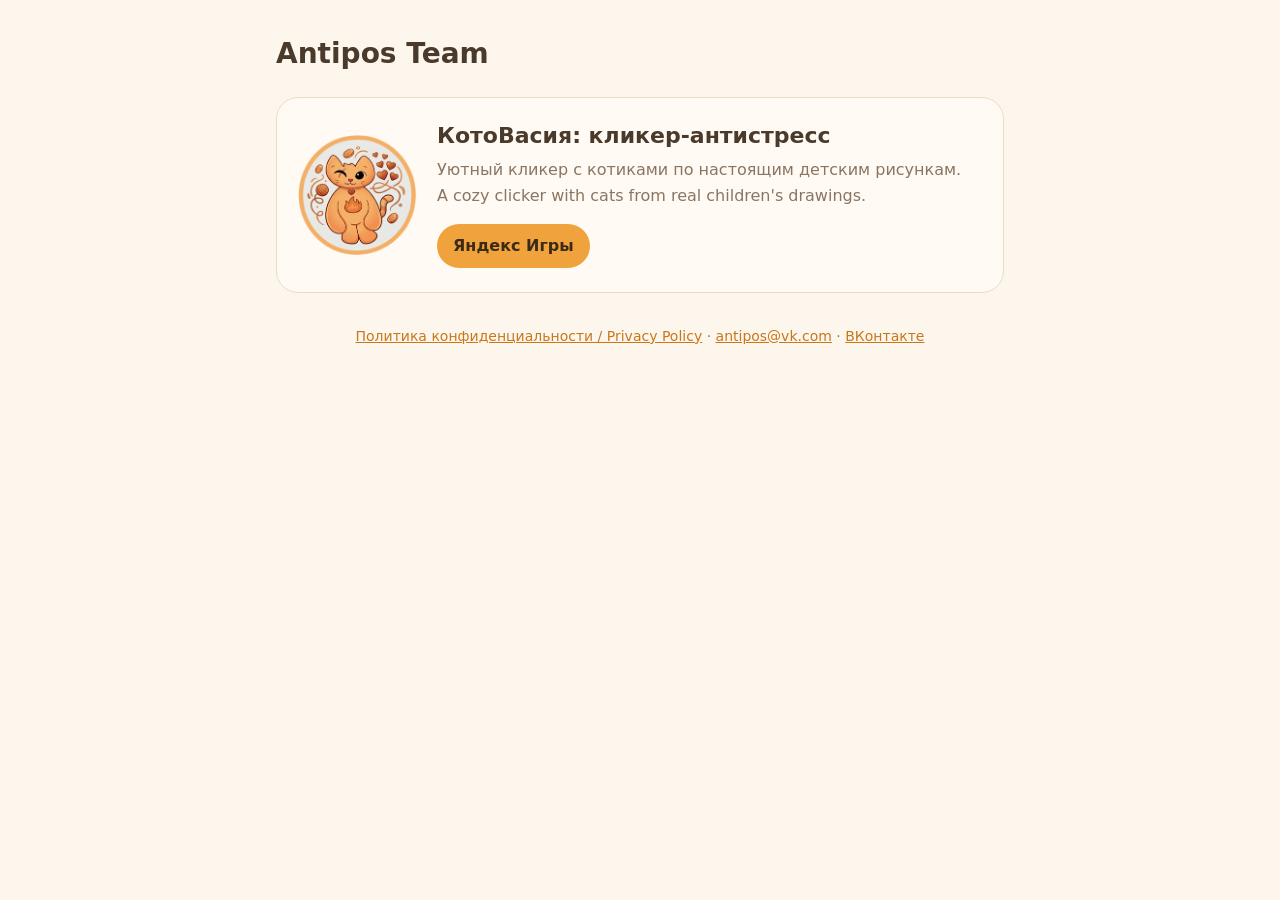
==== index.html @ c028e75d "Site with KotoVasia card and privacy policy (ru/en) Co-Authored-By: Claude Opus 5.5 <noreply@anthrop" ====
<!doctype html>
<html lang="ru">
<head>
<meta charset="utf-8">
<meta name="viewport" content="width=device-width, initial-scale=1">
<title>Antipos Team</title>
<meta name="description" content="КотоВасия — уютный кликер-антистресс с котиками по настоящим детским рисункам.">
<link rel="icon" href="img/kotovasia.png">
<style>
  :root { --bg:#fdf6ec; --card:#fffaf3; --ink:#4a3a2c; --muted:#8a7563; --accent:#f0a33c; --line:#ecdcc6; }
  * { box-sizing:border-box; }
  body { margin:0; background:var(--bg); color:var(--ink); font:16px/1.6 system-ui,-apple-system,"Segoe UI",Roboto,sans-serif; }
  main { max-width:760px; margin:0 auto; padding:32px 16px 48px; }
  h1 { font-size:28px; margin:0 0 20px; }
  .game { display:flex; gap:20px; align-items:center; background:var(--card); border:1px solid var(--line); border-radius:22px; padding:20px; flex-wrap:wrap; }
  .game img { width:120px; height:120px; border-radius:26px; }
  .game div { flex:1; min-width:220px; }
  .game h2 { margin:0 0 4px; font-size:22px; }
  .game p { margin:0 0 12px; color:var(--muted); }
  .btn { display:inline-block; margin:4px 6px 4px 0; padding:9px 16px; border-radius:999px; background:var(--accent); color:#3b2a16; text-decoration:none; font-weight:700; }
  footer { color:var(--muted); font-size:14px; margin-top:32px; text-align:center; }
  footer a { color:#c9771a; }
</style>
</head>
<body>
<main>
  <h1>Antipos Team</h1>
  <div class="game">
    <img src="img/kotovasia.png" alt="КотоВасия">
    <div>
      <h2>КотоВасия: кликер-антистресс</h2>
      <p>Уютный кликер с котиками по настоящим детским рисункам.<br>A cozy clicker with cats from real children's drawings.</p>
      <a class="btn" href="https://yandex.ru/games/app/529345">Яндекс Игры</a>
    </div>
  </div>
  <footer>
    <a href="privacy/">Политика конфиденциальности / Privacy Policy</a> ·
    <a href="mailto:antipos@vk.com">antipos@vk.com</a> ·
    <a href="https://vk.ru/kotovasia.clicker">ВКонтакте</a>
  </footer>
</main>
</body>
</html>
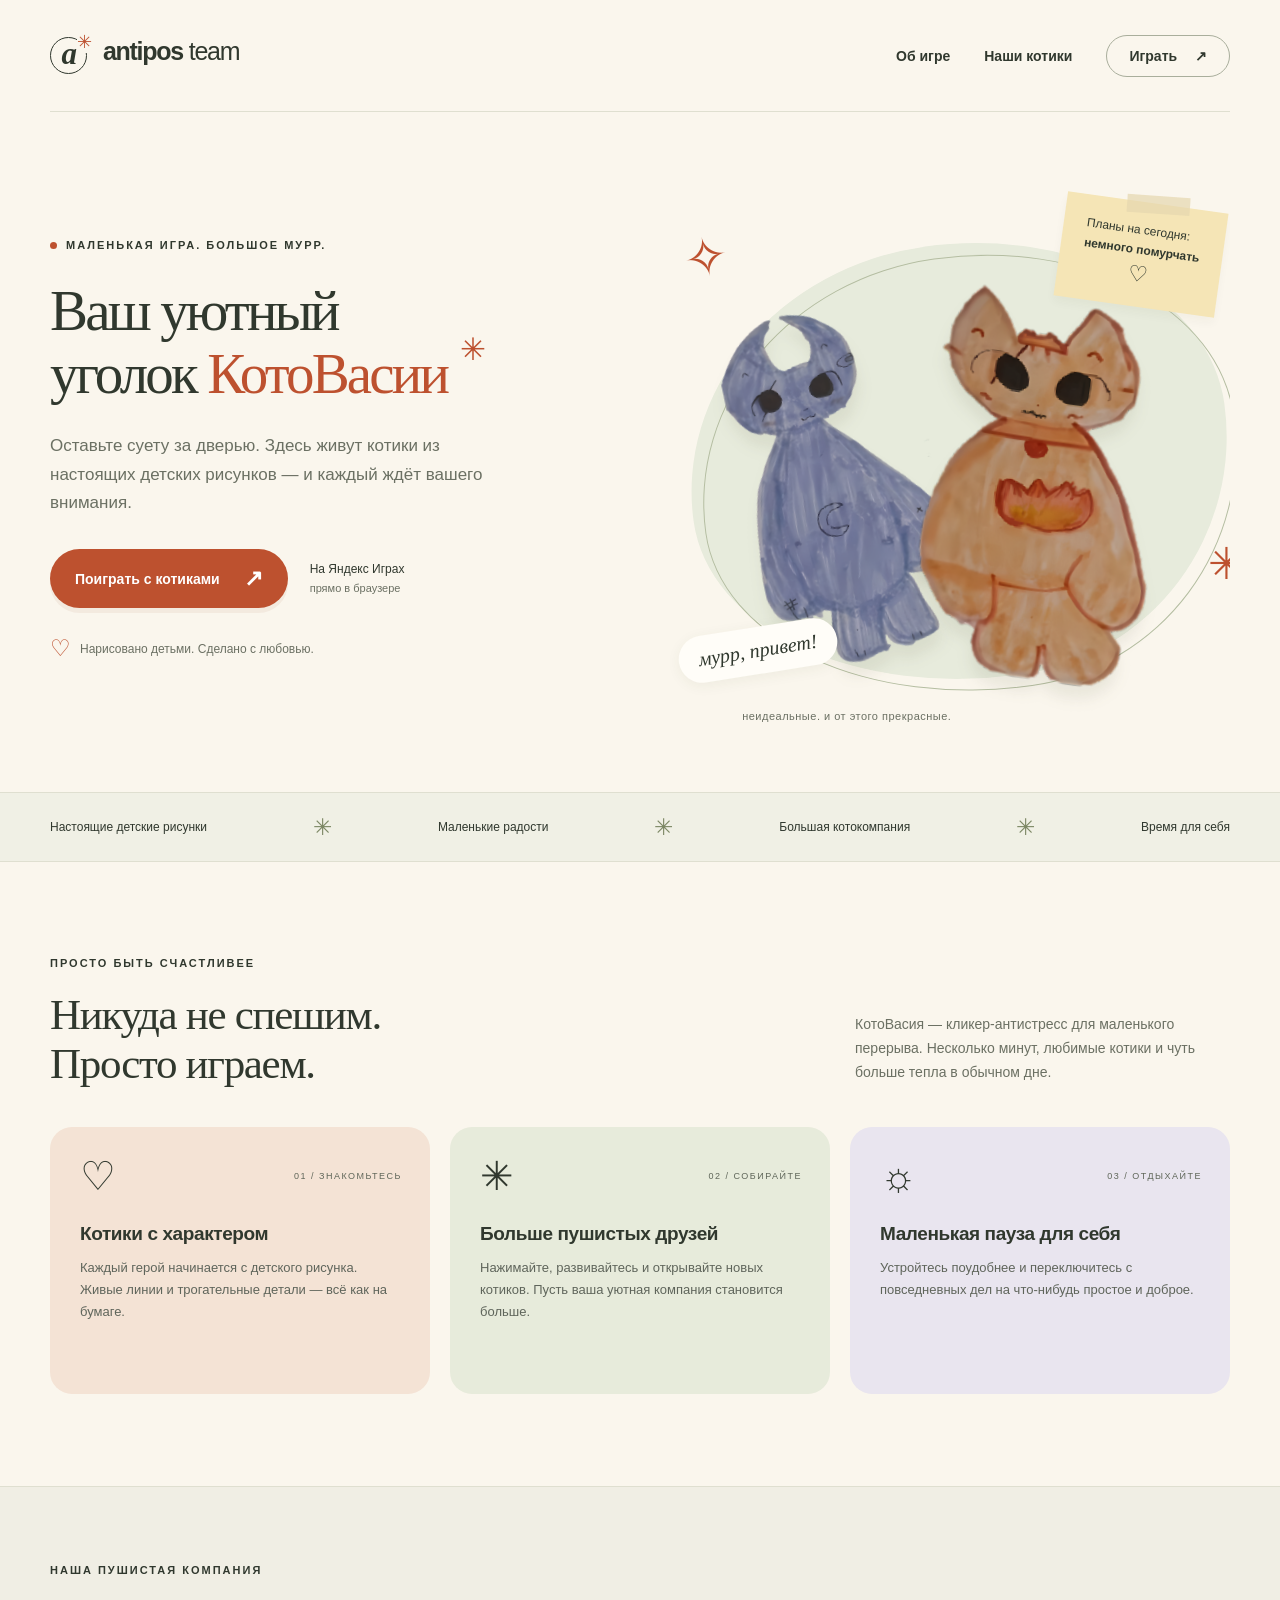
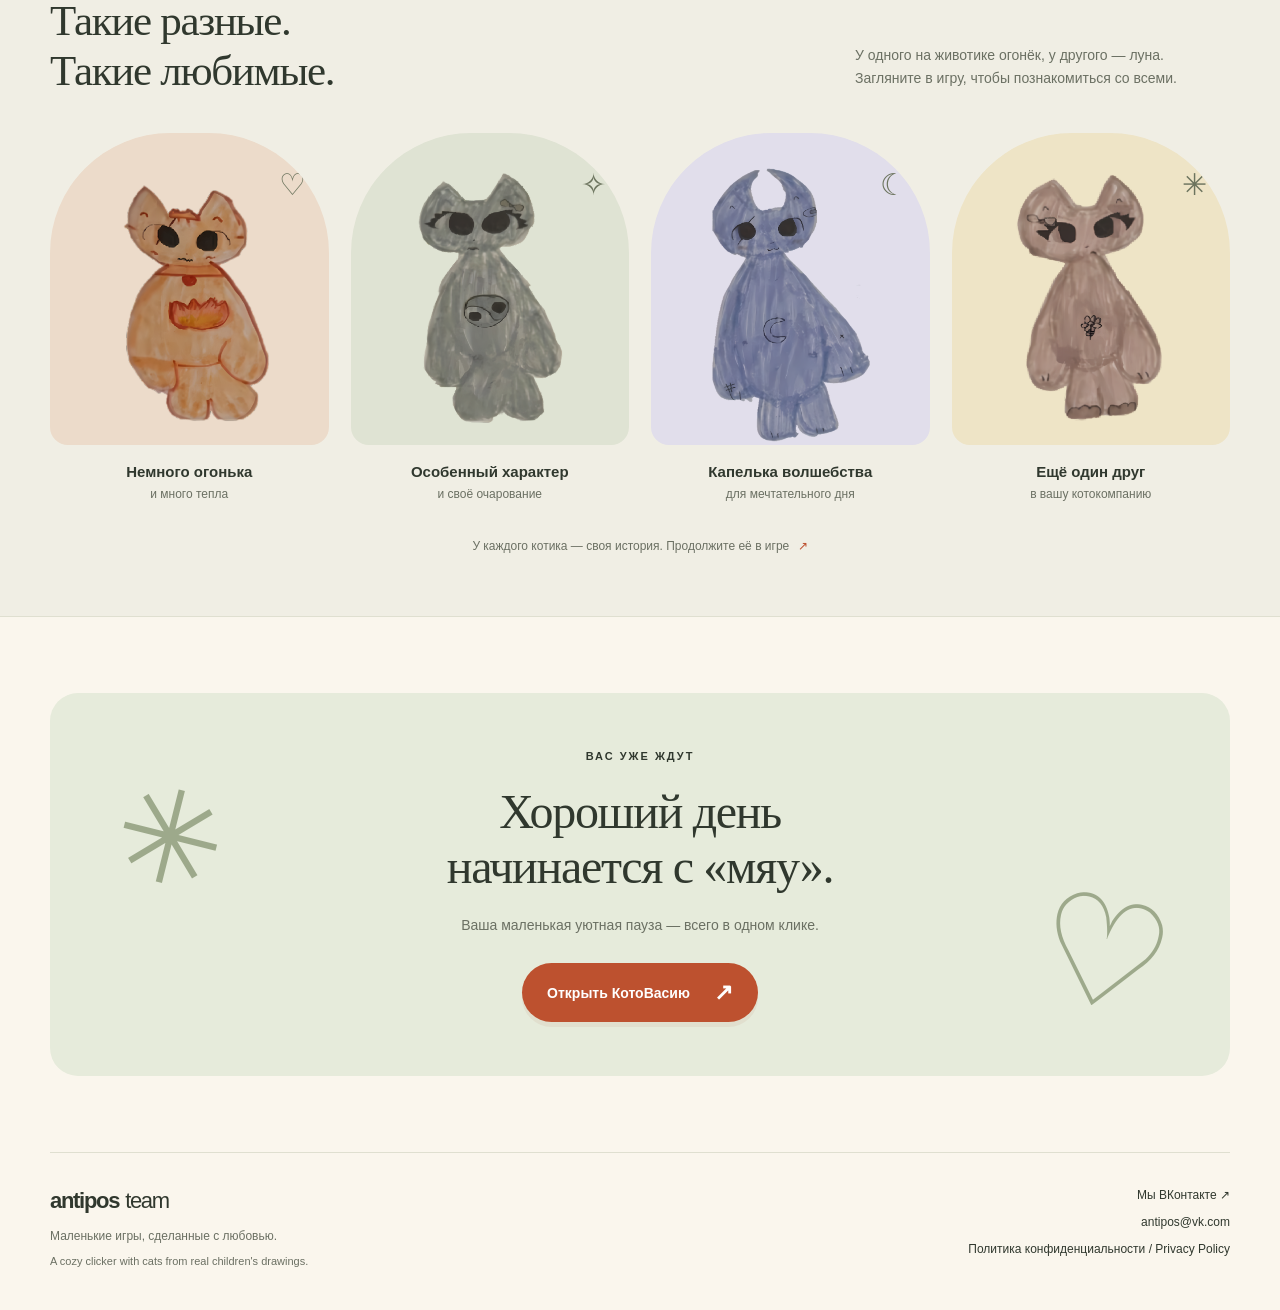
==== commit 411b2810: "Redesign KotoVasia landing page with cozy responsive layout" ====
--- a/index.html
+++ b/index.html
@@ -1,43 +1,34 @@
 <!doctype html>
 <html lang="ru">
 <head>
-<meta charset="utf-8">
-<meta name="viewport" content="width=device-width, initial-scale=1">
-<title>Antipos Team</title>
-<meta name="description" content="КотоВасия — уютный кликер-антистресс с котиками по настоящим детским рисункам.">
-<link rel="icon" href="img/kotovasia.png">
-<style>
-  :root { --bg:#fdf6ec; --card:#fffaf3; --ink:#4a3a2c; --muted:#8a7563; --accent:#f0a33c; --line:#ecdcc6; }
-  * { box-sizing:border-box; }
-  body { margin:0; background:var(--bg); color:var(--ink); font:16px/1.6 system-ui,-apple-system,"Segoe UI",Roboto,sans-serif; }
-  main { max-width:760px; margin:0 auto; padding:32px 16px 48px; }
-  h1 { font-size:28px; margin:0 0 20px; }
-  .game { display:flex; gap:20px; align-items:center; background:var(--card); border:1px solid var(--line); border-radius:22px; padding:20px; flex-wrap:wrap; }
-  .game img { width:120px; height:120px; border-radius:26px; }
-  .game div { flex:1; min-width:220px; }
-  .game h2 { margin:0 0 4px; font-size:22px; }
-  .game p { margin:0 0 12px; color:var(--muted); }
-  .btn { display:inline-block; margin:4px 6px 4px 0; padding:9px 16px; border-radius:999px; background:var(--accent); color:#3b2a16; text-decoration:none; font-weight:700; }
-  footer { color:var(--muted); font-size:14px; margin-top:32px; text-align:center; }
-  footer a { color:#c9771a; }
-</style>
+<meta charset="utf-8"><meta name="viewport" content="width=device-width, initial-scale=1"><meta name="theme-color" content="#faf6ed">
+<title>КотоВасия — маленькая пауза для большого мурр | Antipos Team</title>
+<meta name="description" content="Уютный кликер-антистресс с котиками по настоящим детским рисункам. Знакомьтесь с КотоВасией от Antipos Team и играйте в Яндекс Играх.">
+<meta property="og:title" content="КотоВасия — маленькая пауза для большого мурр"><meta property="og:description" content="Котики из детских рисунков, немного волшебства и время для себя."><meta property="og:image" content="https://antipos87.github.io/img/kotovasia.png"><meta property="og:url" content="https://antipos87.github.io/"><meta property="og:type" content="website">
+<link rel="icon" href="img/kotovasia.png"><link rel="stylesheet" href="style.css">
 </head>
 <body>
-<main>
-  <h1>Antipos Team</h1>
-  <div class="game">
-    <img src="img/kotovasia.png" alt="КотоВасия">
-    <div>
-      <h2>КотоВасия: кликер-антистресс</h2>
-      <p>Уютный кликер с котиками по настоящим детским рисункам.<br>A cozy clicker with cats from real children's drawings.</p>
-      <a class="btn" href="https://yandex.ru/games/app/529345">Яндекс Игры</a>
-    </div>
-  </div>
-  <footer>
-    <a href="privacy/">Политика конфиденциальности / Privacy Policy</a> ·
-    <a href="mailto:antipos@vk.com">antipos@vk.com</a> ·
-    <a href="https://vk.ru/kotovasia.clicker">ВКонтакте</a>
-  </footer>
+<a class="skip" href="#main">К содержимому</a>
+<header class="header wrap"><a class="brand" href="./" aria-label="Antipos Team — главная"><span class="brand-icon" aria-hidden="true">a<span>✳</span></span>antipos<span class="brand-team">team</span></a><nav aria-label="Главное меню"><a href="#about">Об игре</a><a href="#cats">Наши котики</a><a class="nav-play" href="https://yandex.ru/games/app/529345">Играть <span aria-hidden="true">↗</span></a></nav></header>
+<main id="main">
+<section class="hero wrap" aria-labelledby="hero-title">
+<div class="hero-copy"><p class="eyebrow"><span class="dot"></span>МАЛЕНЬКАЯ ИГРА. БОЛЬШОЕ МУРР.</p><h1 id="hero-title">Ваш уютный<br>уголок <span>КотоВасии<span class="title-star" aria-hidden="true">✳</span></span></h1><p class="hero-description">Оставьте суету за дверью. Здесь живут котики из настоящих детских рисунков — и каждый ждёт вашего внимания.</p><div class="hero-actions"><a class="button" href="https://yandex.ru/games/app/529345">Поиграть с котиками <span aria-hidden="true">↗</span></a><span class="platform">На Яндекс Играх<br><small>прямо в браузере</small></span></div><div class="handmade"><span aria-hidden="true">♡</span> Нарисовано детьми. Сделано с любовью.</div></div>
+<div class="hero-art"><div class="art-circle"></div><span class="art-spark spark-one" aria-hidden="true">✧</span><span class="art-spark spark-two" aria-hidden="true">✳</span><div class="paper-note">Планы на сегодня:<br><strong>немного помурчать</strong><span aria-hidden="true">♡</span></div><img class="hero-cat cat-back" src="img/cat_4.png" alt="Лунный котик с синим узором" width="1024" height="1024"><img class="hero-cat cat-front" src="img/cat_1.png" alt="Рыжий котик с огоньком на животе" width="1024" height="1024" fetchpriority="high"><span class="hello-note">мурр, привет!</span><span class="art-caption">неидеальные. и от этого прекрасные.</span></div>
+</section>
+<div class="ribbon"><div class="wrap ribbon-inner"><span>Настоящие детские рисунки</span><b aria-hidden="true">✳</b><span>Маленькие радости</span><b aria-hidden="true">✳</b><span>Большая котокомпания</span><b aria-hidden="true">✳</b><span>Время для себя</span></div></div>
+<section class="section wrap" id="about" aria-labelledby="about-title"><div class="section-heading"><div><p class="eyebrow">ПРОСТО БЫТЬ СЧАСТЛИВЕЕ</p><h2 id="about-title">Никуда не спешим.<br>Просто играем.</h2></div><p>КотоВасия — кликер-антистресс для маленького перерыва. Несколько минут, любимые котики и чуть больше тепла в обычном дне.</p></div><div class="features">
+<article class="feature peach"><span class="feature-icon" aria-hidden="true">♡</span><span class="feature-number">01 / ЗНАКОМЬТЕСЬ</span><h3>Котики с характером</h3><p>Каждый герой начинается с детского рисунка. Живые линии и трогательные детали — всё как на бумаге.</p></article>
+<article class="feature sage"><span class="feature-icon" aria-hidden="true">✳</span><span class="feature-number">02 / СОБИРАЙТЕ</span><h3>Больше пушистых друзей</h3><p>Нажимайте, развивайтесь и открывайте новых котиков. Пусть ваша уютная компания становится больше.</p></article>
+<article class="feature lilac"><span class="feature-icon" aria-hidden="true">☼</span><span class="feature-number">03 / ОТДЫХАЙТЕ</span><h3>Маленькая пауза для себя</h3><p>Устройтесь поудобнее и переключитесь с повседневных дел на что-нибудь простое и доброе.</p></article>
+</div></section>
+<section class="cats-section" id="cats" aria-labelledby="cats-title"><div class="wrap"><div class="section-heading"><div><p class="eyebrow">НАША ПУШИСТАЯ КОМПАНИЯ</p><h2 id="cats-title">Такие разные.<br>Такие любимые.</h2></div><p>У одного на животике огонёк, у другого — луна. Загляните в игру, чтобы познакомиться со всеми.</p></div><div class="cat-gallery">
+<figure><div class="cat-portrait portrait-peach"><span aria-hidden="true">♡</span><img src="img/cat_1.png" alt="Рыжий котик с нарисованным огоньком" loading="lazy" width="1024" height="1024"></div><figcaption>Немного огонька<span>и много тепла</span></figcaption></figure>
+<figure><div class="cat-portrait portrait-sage"><span aria-hidden="true">✧</span><img src="img/cat_2.png" alt="Котик из коллекции КотоВасии" loading="lazy" width="1024" height="1024"></div><figcaption>Особенный характер<span>и своё очарование</span></figcaption></figure>
+<figure><div class="cat-portrait portrait-lilac"><span aria-hidden="true">☾</span><img src="img/cat_4.png" alt="Синий котик с луной" loading="lazy" width="1024" height="1024"></div><figcaption>Капелька волшебства<span>для мечтательного дня</span></figcaption></figure>
+<figure><div class="cat-portrait portrait-yellow"><span aria-hidden="true">✳</span><img src="img/cat_3.png" alt="Котик с цветочком, нарисованный от руки" loading="lazy" width="1024" height="1024"></div><figcaption>Ещё один друг<span>в вашу котокомпанию</span></figcaption></figure>
+</div><p class="gallery-note">У каждого котика — своя история. Продолжите её в игре <span aria-hidden="true">↗</span></p></div></section>
+<section class="wrap final-section" aria-labelledby="invite-title"><div class="invitation"><span class="invite-star" aria-hidden="true">✳</span><p class="eyebrow">ВАС УЖЕ ЖДУТ</p><h2 id="invite-title">Хороший день<br>начинается с «мяу».</h2><p>Ваша маленькая уютная пауза — всего в одном клике.</p><a class="button" href="https://yandex.ru/games/app/529345">Открыть КотоВасию <span aria-hidden="true">↗</span></a><span class="invite-heart" aria-hidden="true">♡</span></div></section>
 </main>
+<footer class="footer wrap"><div><a class="brand" href="./">antipos<span class="brand-team">team</span></a><p>Маленькие игры, сделанные с любовью.</p><p class="english" lang="en">A cozy clicker with cats from real children's drawings.</p></div><div class="footer-links"><a href="https://vk.ru/kotovasia.clicker">Мы ВКонтакте ↗</a><a href="mailto:antipos@vk.com">antipos@vk.com</a><a href="privacy/">Политика конфиденциальности / Privacy Policy</a></div></footer>
 </body>
 </html>
--- a/style.css
+++ b/style.css
@@ -0,0 +1,8 @@
+:root{--paper:#faf6ed;--ink:#30382e;--muted:#6b7063;--orange:#bd512f;--line:#dfdfd0;--sage:#e7ebdb;--peach:#f4e3d5;--lilac:#e9e5ef}
+*{box-sizing:border-box}html{scroll-behavior:smooth;scroll-padding-top:24px}body{margin:0;background:var(--paper);color:var(--ink);font-family:"Segoe UI",Arial,sans-serif;-webkit-font-smoothing:antialiased}a{color:inherit;text-decoration:none}a{-webkit-tap-highlight-color:transparent}a:focus-visible{outline:3px solid var(--orange);outline-offset:6px}img{max-width:100%;display:block}p{line-height:1.7}h1,h2,h3,p,figure{margin:0}.wrap{width:min(1180px,calc(100% - 80px));margin-inline:auto}.skip{position:absolute;top:-100px;padding:14px;background:var(--ink);color:white;z-index:10}.skip:focus{top:10px}.header{height:112px;display:flex;align-items:center;justify-content:space-between;border-bottom:1px solid var(--line)}.brand{display:inline-flex;gap:6px;align-items:baseline;font-size:25px;font-weight:800;letter-spacing:-1.3px}.brand-team{font-weight:400}.brand-icon{position:relative;align-self:center;margin-right:10px;border:1.7px solid var(--ink);border-radius:50%;width:37px;height:37px;font:italic bold 31px Georgia;text-align:center;line-height:31px}.brand-icon span{position:absolute;font:18px Georgia;right:-5px;top:-7px;color:var(--orange);background:var(--paper)}nav{display:flex;align-items:center;gap:34px;font-size:14px;font-weight:600}nav a:hover,.footer a:hover{color:var(--orange)}.nav-play{border:1px solid #a9ae9c;padding:12px 22px;border-radius:40px}.nav-play span{padding-left:14px}.hero{display:grid;grid-template-columns:1.08fr 1fr;align-items:center;padding-top:64px;padding-bottom:70px;min-height:680px;gap:28px}.eyebrow{font-size:11px;letter-spacing:2px;font-weight:700;display:flex;align-items:center;gap:9px}.dot{width:7px;height:7px;background:var(--orange);border-radius:50%}h1{font-family:Georgia,"Times New Roman",serif;font-size:clamp(42px,4.45vw,64px);font-weight:400;line-height:1.1;letter-spacing:-2.8px;margin:26px 0}h1>span{position:relative;color:var(--orange)}.title-star{position:absolute;right:-36px;top:-9px;font-size:31px}.hero-description{max-width:440px;color:var(--muted);font-size:17px}.hero-actions{display:flex;align-items:center;gap:22px;margin-top:31px}.button{display:inline-flex;align-items:center;justify-content:center;gap:24px;background:var(--orange);color:white;border-radius:50px;padding:18px 25px;font-size:14px;font-weight:600;box-shadow:0 5px 0 #903b1910;transition:transform .2s,background .2s}.button:hover{background:#a43f23;transform:translateY(-3px)}.button span{font-size:23px;line-height:1}.platform{font-size:12px;line-height:1.6}.platform small{font-size:11px;color:var(--muted)}.handmade{display:flex;align-items:center;gap:9px;font-size:12px;color:var(--muted);margin-top:27px}.handmade span{font-size:23px;color:var(--orange)}.hero-art{position:relative;height:500px;isolation:isolate}.art-circle{position:absolute;inset:45px 0 18px 12px;background:#e7ebdc;border-radius:49% 51% 44% 56% / 55% 45% 55% 45%;transform:rotate(-8deg)}.art-circle:after{content:"";position:absolute;inset:13px -8px -13px 10px;border:1px solid #b5bea2;border-radius:inherit}.hero-cat{position:absolute;object-fit:contain;filter:drop-shadow(0 14px 7px #59543418)}.cat-back{width:64%;height:77%;left:-10px;bottom:33px;transform:rotate(-12deg)}.cat-front{width:76%;height:89%;right:-13px;bottom:1px;transform:rotate(8deg)}.paper-note{position:absolute;right:8px;top:3px;padding:18px 23px;background:#f5e5b6;z-index:2;transform:rotate(8deg);font-size:12px;line-height:1.7;box-shadow:0 6px 10px #45331909}.paper-note:before{content:"";position:absolute;width:63px;height:18px;background:#e5d7b0b3;top:-8px;left:60px;transform:rotate(-4deg)}.paper-note strong{font-weight:600}.paper-note>span{display:block;text-align:center;font-size:22px;line-height:1.3}.art-spark{position:absolute;color:var(--orange);font-size:53px}.spark-one{left:8px;top:28px;transform:rotate(-12deg)}.spark-two{right:-15px;bottom:110px;font-size:44px}.hello-note{position:absolute;left:2px;bottom:25px;background:#fffdf8;padding:12px 20px;border-radius:30px;transform:rotate(-9deg);font:italic 20px Georgia;box-shadow:0 3px 14px #434e2510}.art-caption{position:absolute;bottom:-23px;left:66px;font-size:11px;color:var(--muted);letter-spacing:.5px}.ribbon{border-block:1px solid var(--line);background:#f0f0e5}.ribbon-inner{display:flex;align-items:center;justify-content:space-between;gap:16px;min-height:68px;font-size:12px}.ribbon b{font-size:23px;color:#7c8764;font-weight:400}.section{padding-block:92px}.section-heading{display:flex;justify-content:space-between;align-items:flex-end;gap:70px;margin-bottom:38px}h2{font:400 43px/1.15 Georgia,"Times New Roman",serif;letter-spacing:-1.3px;margin-top:17px}.section-heading>p{max-width:375px;color:var(--muted);font-size:14px;padding-bottom:4px}.features{display:grid;grid-template-columns:repeat(3,1fr);gap:20px}.feature{border-radius:22px;padding:30px;position:relative;min-height:267px}.peach{background:var(--peach)}.sage{background:var(--sage)}.lilac{background:var(--lilac)}.feature-icon{display:block;font:40px/1 Georgia;margin-bottom:26px}.feature-number{position:absolute;top:44px;right:28px;font-size:9px;letter-spacing:1.5px;color:#5f6659}.feature h3{font-size:19px;font-weight:600;letter-spacing:-.4px;margin-bottom:12px}.feature p{font-size:13px;color:#5f655b}.cats-section{padding:74px 0 60px;background:#f0eee4;border-block:1px solid var(--line)}.cat-gallery{display:grid;grid-template-columns:repeat(4,1fr);gap:22px}.cat-portrait{position:relative;aspect-ratio:1 / 1.12;border-radius:120px 120px 18px 18px;overflow:hidden}.portrait-peach{background:#ecdbca}.portrait-sage{background:#dfe3d3}.portrait-lilac{background:#e1deeb}.portrait-yellow{background:#eee4c6}.cat-portrait img{width:100%;height:100%;object-fit:contain;position:relative;padding:16px 10px 0;transition:transform .3s}.cat-portrait:hover img{transform:rotate(-4deg) scale(1.04)}.cat-portrait>span{position:absolute;right:23px;top:34px;font-size:30px;color:#6c745e}figcaption{text-align:center;font-size:15px;font-weight:600;margin-top:18px}figcaption span{display:block;font-size:12px;font-weight:400;color:var(--muted);margin-top:7px}.gallery-note{margin-top:35px;text-align:center;font-size:12px;color:var(--muted)}.gallery-note span{color:var(--orange);margin-left:5px}.final-section{padding-block:76px}.invitation{position:relative;overflow:hidden;background:#e6ebdb;border-radius:28px;text-align:center;padding:54px 25px}.invitation .eyebrow{justify-content:center}.invitation h2{font-size:48px;margin-top:18px}.invitation p:not(.eyebrow){margin:20px 0 25px;font-size:14px;color:var(--muted)}.invite-star,.invite-heart{position:absolute;color:#9da98b;pointer-events:none}.invite-star{font-size:130px;left:65px;top:70px;transform:rotate(14deg)}.invite-heart{font:150px Georgia;right:60px;bottom:35px;transform:rotate(13deg)}.footer{border-top:1px solid var(--line);padding-block:35px 40px;display:flex;justify-content:space-between;gap:35px}.footer .brand{font-size:22px}.footer p{font-size:12px;color:var(--muted);margin-top:12px}.footer .english{font-size:11px;max-width:320px;margin-top:5px}.footer-links{display:flex;flex-direction:column;align-items:flex-end;gap:13px;font-size:12px}
+@media(min-width:1500px){.hero{min-height:720px}}
+@media(max-width:1050px){.wrap{width:calc(100% - 48px)}.hero{gap:12px;min-height:600px;padding-top:45px}.hero-art{height:440px}h1{font-size:48px}.hero-actions{gap:12px}.button{padding:17px 20px;gap:12px}.platform{font-size:11px}.paper-note{right:0;font-size:10px}.feature{padding:24px}.feature-number{right:20px;font-size:8px}.section-heading{gap:40px}.invite-star{left:30px;font-size:90px}.invite-heart{right:25px;font-size:110px}}
+@media(max-width:760px){.wrap{width:calc(100% - 36px)}.header{height:82px}.brand{font-size:22px}.brand-icon{width:30px;height:30px;font-size:26px;line-height:26px;margin-right:5px}nav{gap:16px;font-size:12px}nav>a:not(.nav-play){display:none}.nav-play{padding:9px 15px}.hero{grid-template-columns:1fr;padding-top:40px;padding-bottom:46px;gap:16px}.hero-copy{max-width:520px}.eyebrow{font-size:9px;letter-spacing:1.5px}h1{font-size:clamp(40px,8vw,57px);letter-spacing:-2px;margin:22px 0}.title-star{font-size:25px;right:-30px;top:-4px}.hero-description{font-size:15px;max-width:440px}.hero-actions{margin-top:24px;gap:18px}.handmade{margin-top:19px;font-size:11px}.hero-art{width:min(430px,100%);height:400px;justify-self:center;margin-top:12px}.paper-note{right:10px}.cat-front{right:0}.spark-two{right:0}.art-caption{left:0;text-align:center;width:100%;font-size:10px;bottom:-16px}.ribbon-inner{flex-wrap:wrap;justify-content:center;gap:11px 20px;padding-block:18px;font-size:10px}.ribbon b{font-size:16px}.ribbon b:nth-of-type(2){display:none}.ribbon-inner>span{width:40%;text-align:center}.section{padding-block:56px}.section-heading{display:block;margin-bottom:28px}h2{font-size:35px;letter-spacing:-1px}.section-heading>p{margin-top:20px;max-width:480px;font-size:13px}.features{grid-template-columns:1fr;gap:14px}.feature{min-height:0;padding:25px}.feature-icon{margin-bottom:17px;font-size:34px}.feature-number{top:38px;right:25px;font-size:9px}.feature h3{font-size:19px}.feature p{max-width:450px}.cats-section{padding-block:48px}.cat-gallery{grid-template-columns:repeat(2,1fr);gap:26px 15px}.cat-portrait>span{font-size:22px;right:17px;top:25px}.cat-portrait img{padding:12px 2px 0}figcaption{font-size:13px}figcaption span{font-size:11px}.gallery-note{font-size:11px}.final-section{padding-block:46px}.invitation{padding:42px 20px;border-radius:23px}.invitation h2{font-size:35px;position:relative}.invitation p:not(.eyebrow){font-size:13px;position:relative}.invite-star{font-size:53px;left:8px;top:35px;opacity:.5}.invite-heart{font-size:70px;right:8px;bottom:12px;opacity:.5}.footer{flex-direction:column;gap:25px;padding-top:28px}.footer-links{align-items:flex-start;font-size:11px}.footer p{margin-top:8px}}
+@media(max-width:360px){.hero-actions{align-items:flex-start;flex-direction:column;gap:12px}.platform br{display:none}.platform small{margin-left:6px}.hero-art{height:340px}.title-star{display:none}h1{font-size:38px}.hero-description{font-size:14px}}
+@media(prefers-reduced-motion:reduce){html{scroll-behavior:auto}*,*:before,*:after{transition:none!important}}
+.hero{overflow:clip}
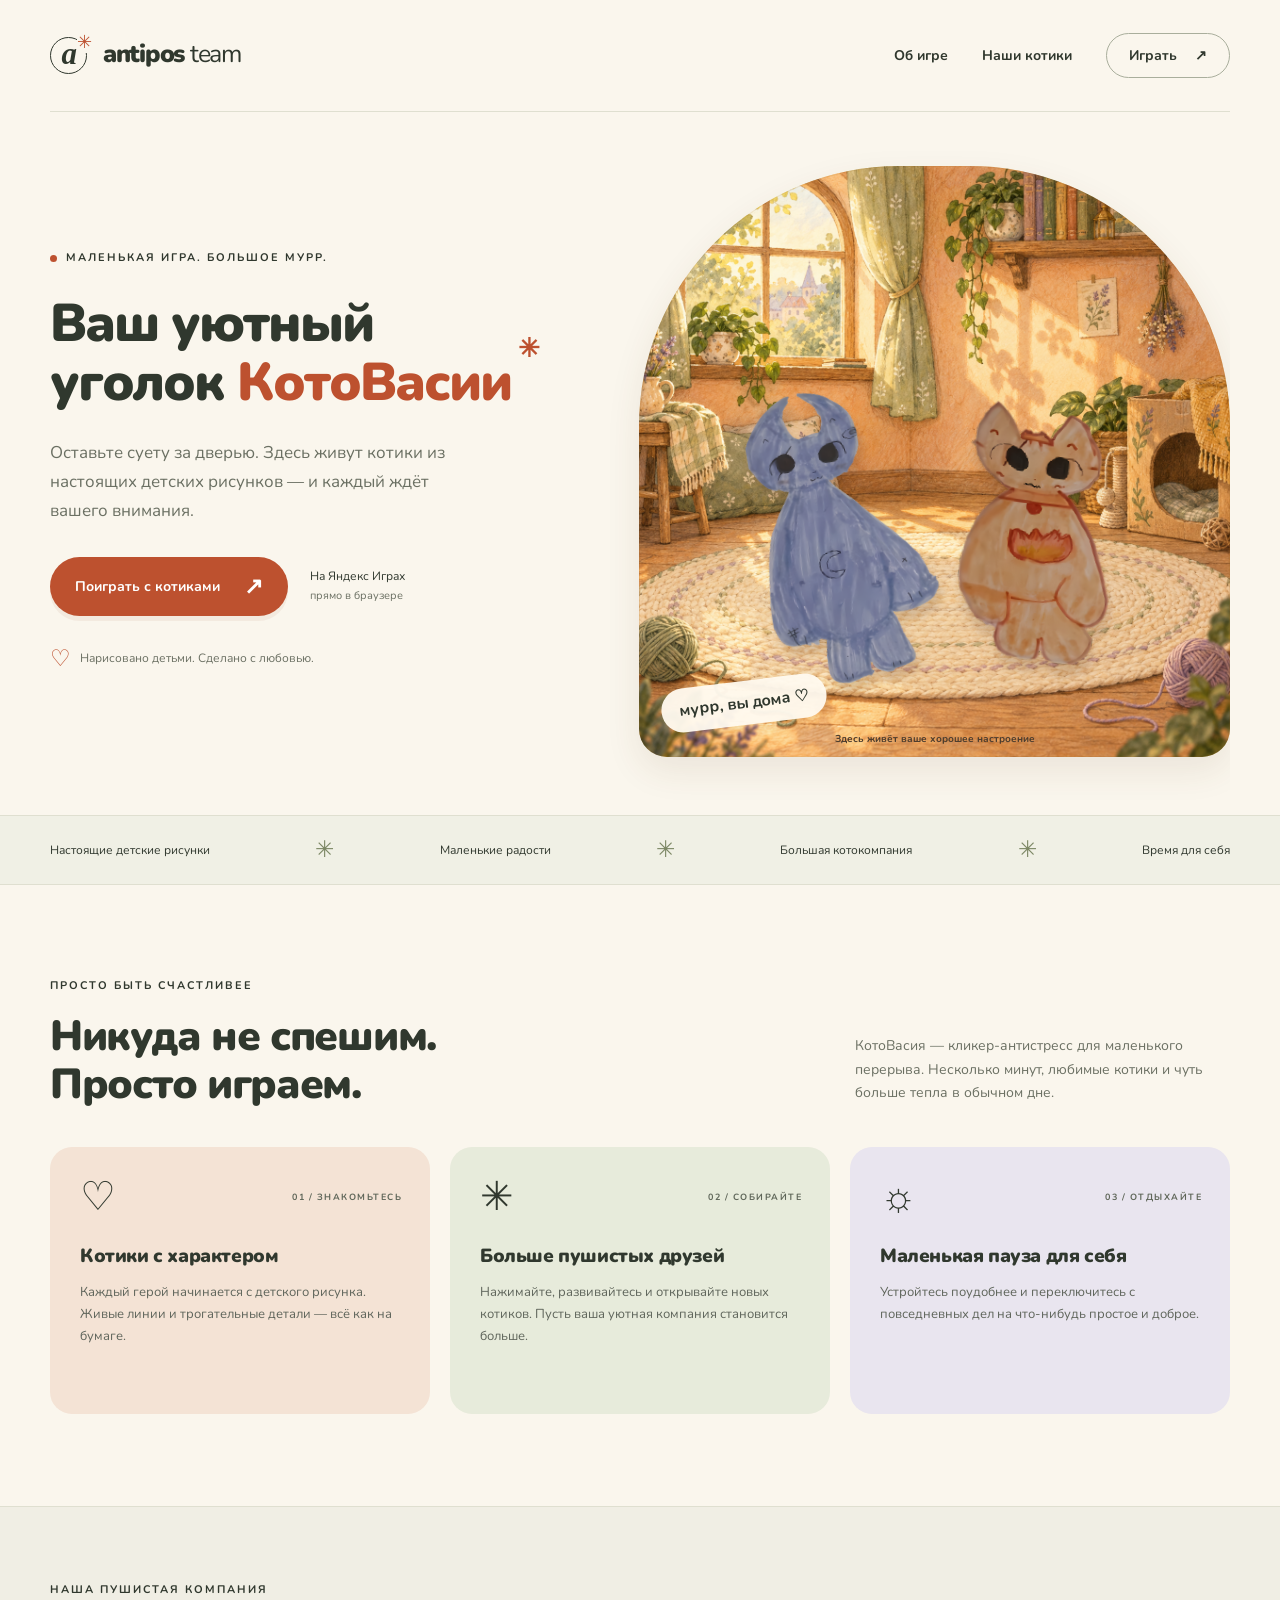
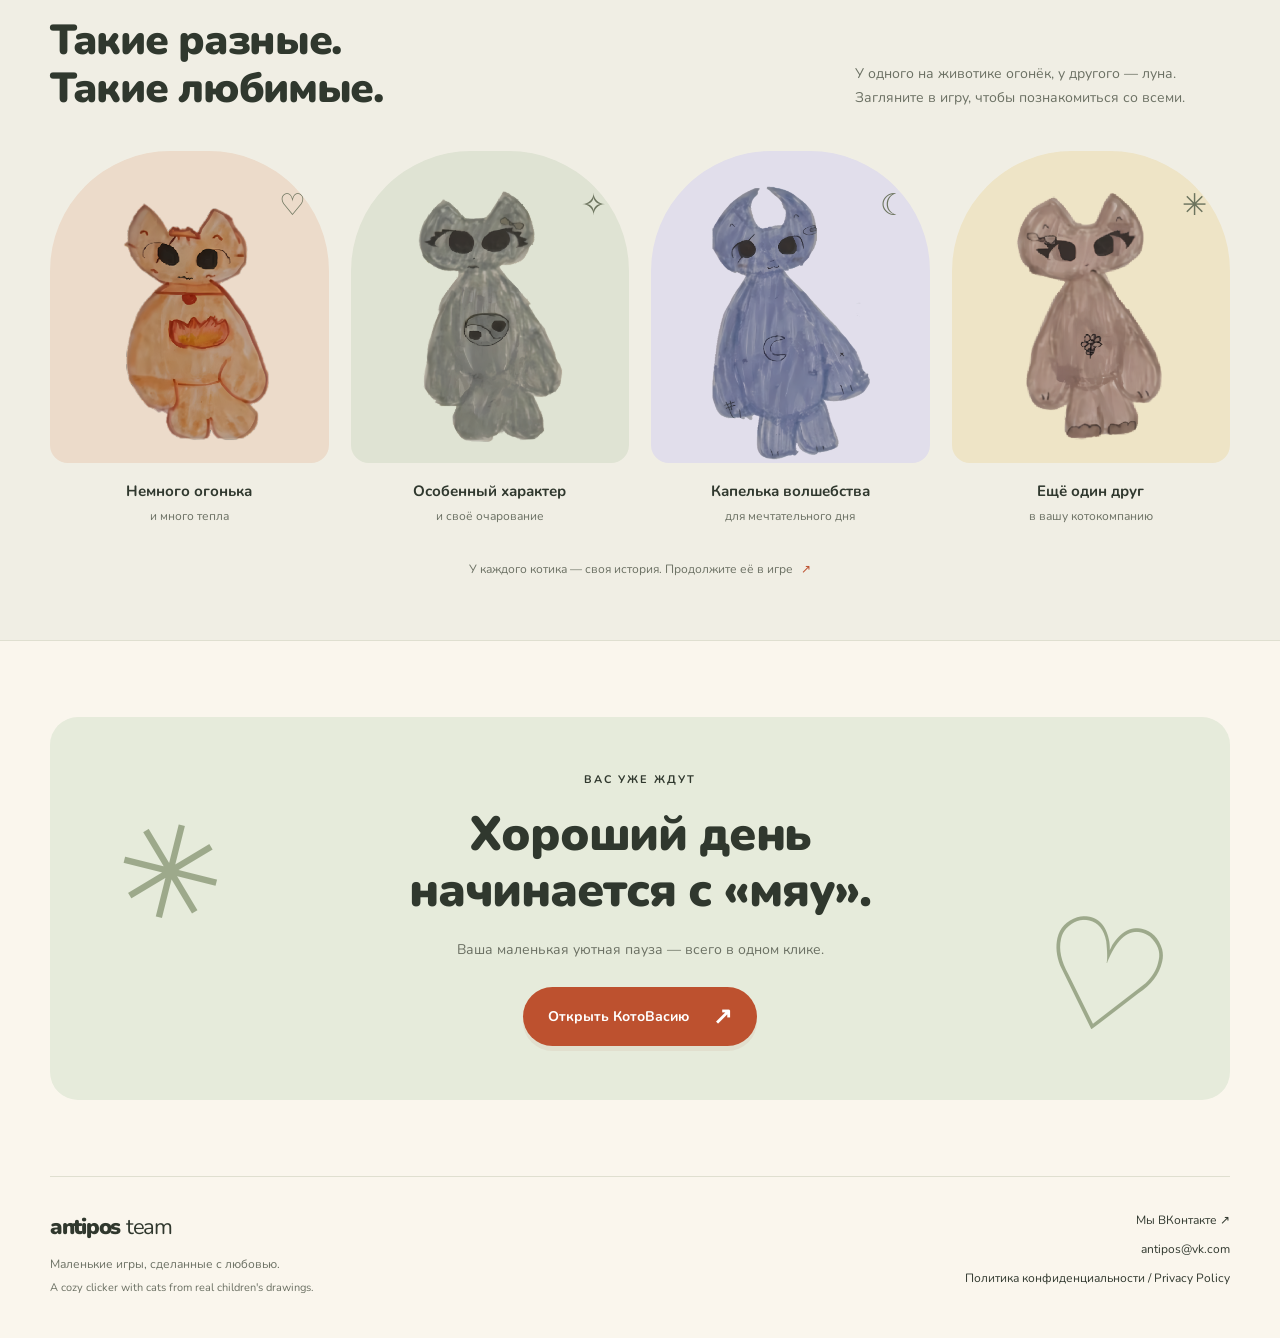
==== commit f41fc1b4: "Add cozy illustrated room and rounded Cyrillic typography" ====
--- a/index.html
+++ b/index.html
@@ -13,7 +13,7 @@
 <main id="main">
 <section class="hero wrap" aria-labelledby="hero-title">
 <div class="hero-copy"><p class="eyebrow"><span class="dot"></span>МАЛЕНЬКАЯ ИГРА. БОЛЬШОЕ МУРР.</p><h1 id="hero-title">Ваш уютный<br>уголок <span>КотоВасии<span class="title-star" aria-hidden="true">✳</span></span></h1><p class="hero-description">Оставьте суету за дверью. Здесь живут котики из настоящих детских рисунков — и каждый ждёт вашего внимания.</p><div class="hero-actions"><a class="button" href="https://yandex.ru/games/app/529345">Поиграть с котиками <span aria-hidden="true">↗</span></a><span class="platform">На Яндекс Играх<br><small>прямо в браузере</small></span></div><div class="handmade"><span aria-hidden="true">♡</span> Нарисовано детьми. Сделано с любовью.</div></div>
-<div class="hero-art"><div class="art-circle"></div><span class="art-spark spark-one" aria-hidden="true">✧</span><span class="art-spark spark-two" aria-hidden="true">✳</span><div class="paper-note">Планы на сегодня:<br><strong>немного помурчать</strong><span aria-hidden="true">♡</span></div><img class="hero-cat cat-back" src="img/cat_4.png" alt="Лунный котик с синим узором" width="1024" height="1024"><img class="hero-cat cat-front" src="img/cat_1.png" alt="Рыжий котик с огоньком на животе" width="1024" height="1024" fetchpriority="high"><span class="hello-note">мурр, привет!</span><span class="art-caption">неидеальные. и от этого прекрасные.</span></div>
+<div class="hero-art room-art"><img class="room-background" src="img/cozy-room-v1.png" alt="Солнечная комната с клубками, мягким ковром и кошачьим домиком" width="1254" height="1254" fetchpriority="high"><img class="hero-cat cat-back" src="img/cat_4.png" alt="Лунный котик с синим узором" width="1024" height="1024"><img class="hero-cat cat-front" src="img/cat_1.png" alt="Рыжий котик с огоньком на животе" width="1024" height="1024"><span class="hello-note">мурр, вы дома ♡</span><span class="room-label">Здесь живёт ваше хорошее настроение</span></div>
 </section>
 <div class="ribbon"><div class="wrap ribbon-inner"><span>Настоящие детские рисунки</span><b aria-hidden="true">✳</b><span>Маленькие радости</span><b aria-hidden="true">✳</b><span>Большая котокомпания</span><b aria-hidden="true">✳</b><span>Время для себя</span></div></div>
 <section class="section wrap" id="about" aria-labelledby="about-title"><div class="section-heading"><div><p class="eyebrow">ПРОСТО БЫТЬ СЧАСТЛИВЕЕ</p><h2 id="about-title">Никуда не спешим.<br>Просто играем.</h2></div><p>КотоВасия — кликер-антистресс для маленького перерыва. Несколько минут, любимые котики и чуть больше тепла в обычном дне.</p></div><div class="features">
--- a/style.css
+++ b/style.css
@@ -6,3 +6,26 @@
 @media(max-width:360px){.hero-actions{align-items:flex-start;flex-direction:column;gap:12px}.platform br{display:none}.platform small{margin-left:6px}.hero-art{height:340px}.title-star{display:none}h1{font-size:38px}.hero-description{font-size:14px}}
 @media(prefers-reduced-motion:reduce){html{scroll-behavior:auto}*,*:before,*:after{transition:none!important}}
 .hero{overflow:clip}
+
+/* Locally hosted Nunito supports Cyrillic and keeps the page independent of font services. */
+@font-face{font-family:Nunito;font-style:normal;font-weight:400;font-display:swap;src:url('fonts/nunito-regular.ttf') format('truetype')}
+@font-face{font-family:Nunito;font-style:normal;font-weight:700;font-display:swap;src:url('fonts/nunito-bold.ttf') format('truetype')}
+@font-face{font-family:Nunito;font-style:normal;font-weight:900;font-display:swap;src:url('fonts/nunito-black.ttf') format('truetype')}
+body{font-family:Nunito,'Segoe UI',sans-serif}
+h1,h2,h3{font-family:Nunito,'Segoe UI',sans-serif;font-weight:900}
+h1{font-size:clamp(40px,4.15vw,59px);line-height:1.12;letter-spacing:-2px}
+h2{font-size:42px;line-height:1.15;letter-spacing:-1.3px}
+.feature h3{font-weight:900}.brand{font-weight:900}.brand-team{font-weight:400}
+.button,nav,.eyebrow,figcaption,.feature-number{font-weight:700}
+.hero{grid-template-columns:1fr 1.08fr;gap:42px;padding-top:54px;padding-bottom:58px}
+.hero-description{font-size:17px}.title-star{font-size:26px;right:-27px;top:-12px}
+.room-art{height:auto;aspect-ratio:1;min-width:0;border-radius:44% 44% 28px 28px;overflow:hidden;box-shadow:0 14px 35px #62432218;isolation:isolate;background:#ead8b3}
+.room-background{position:absolute;inset:0;width:100%;height:100%;object-fit:cover}
+.room-art:after{content:'';position:absolute;inset:0;border:1px solid #946b2320;border-radius:inherit;pointer-events:none}
+.room-art .cat-back{width:43%;height:54%;left:13%;bottom:12%;transform:rotate(-9deg);filter:drop-shadow(3px 10px 4px #54311930)}
+.room-art .cat-front{width:47%;height:60%;right:10%;bottom:9%;transform:rotate(7deg);filter:drop-shadow(3px 12px 5px #54311930)}
+.room-art .hello-note{font:700 16px Nunito,sans-serif;left:22px;bottom:32px;padding:11px 18px;transform:rotate(-7deg);z-index:2;background:#fffaf0f2}
+.room-label{position:absolute;bottom:11px;left:0;width:100%;text-align:center;font-size:10px;font-weight:700;color:#4d3d2e}
+@media(max-width:1050px){.hero{gap:25px}h1{font-size:43px;letter-spacing:-1.6px}.hero-actions{flex-wrap:wrap}.room-art .hello-note{font-size:13px;left:14px;bottom:33px}.room-label{font-size:9px}}
+@media(max-width:760px){.hero{grid-template-columns:1fr;gap:26px;padding-top:36px;padding-bottom:38px}h1{font-size:clamp(36px,7.8vw,51px);letter-spacing:-1.5px}.hero-description{font-size:15px}.room-art{width:min(480px,100%);height:auto;aspect-ratio:1;margin-top:0;border-radius:42% 42% 24px 24px}.hero-actions{gap:15px;flex-wrap:nowrap}h2{font-size:33px}.invitation h2{font-size:33px}.room-art .hello-note{left:13px;bottom:32px;font-size:13px}.title-star{font-size:20px;right:-23px;top:-9px}}
+@media(max-width:360px){h1{font-size:32px;letter-spacing:-1.2px}.hero-actions{flex-wrap:wrap}.room-label{font-size:8px}.room-art .hello-note{font-size:12px;padding:8px 13px}}
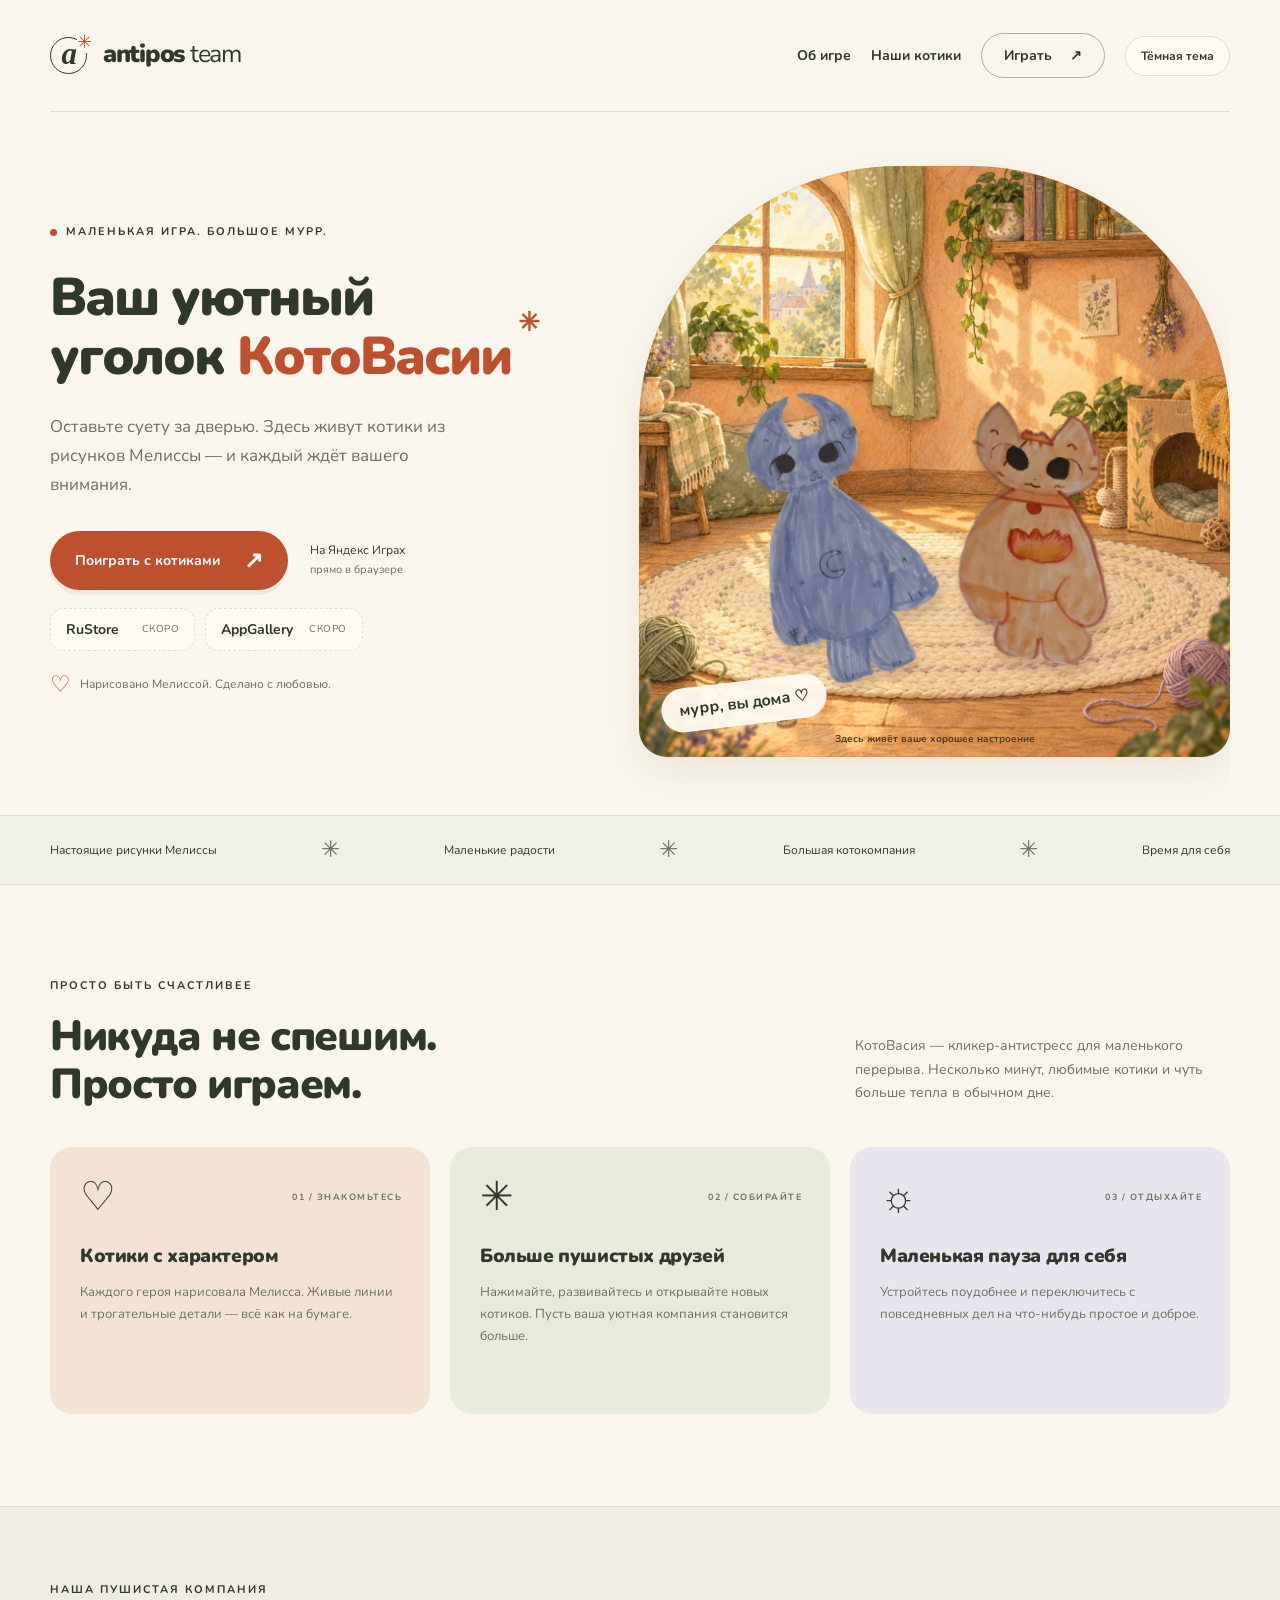
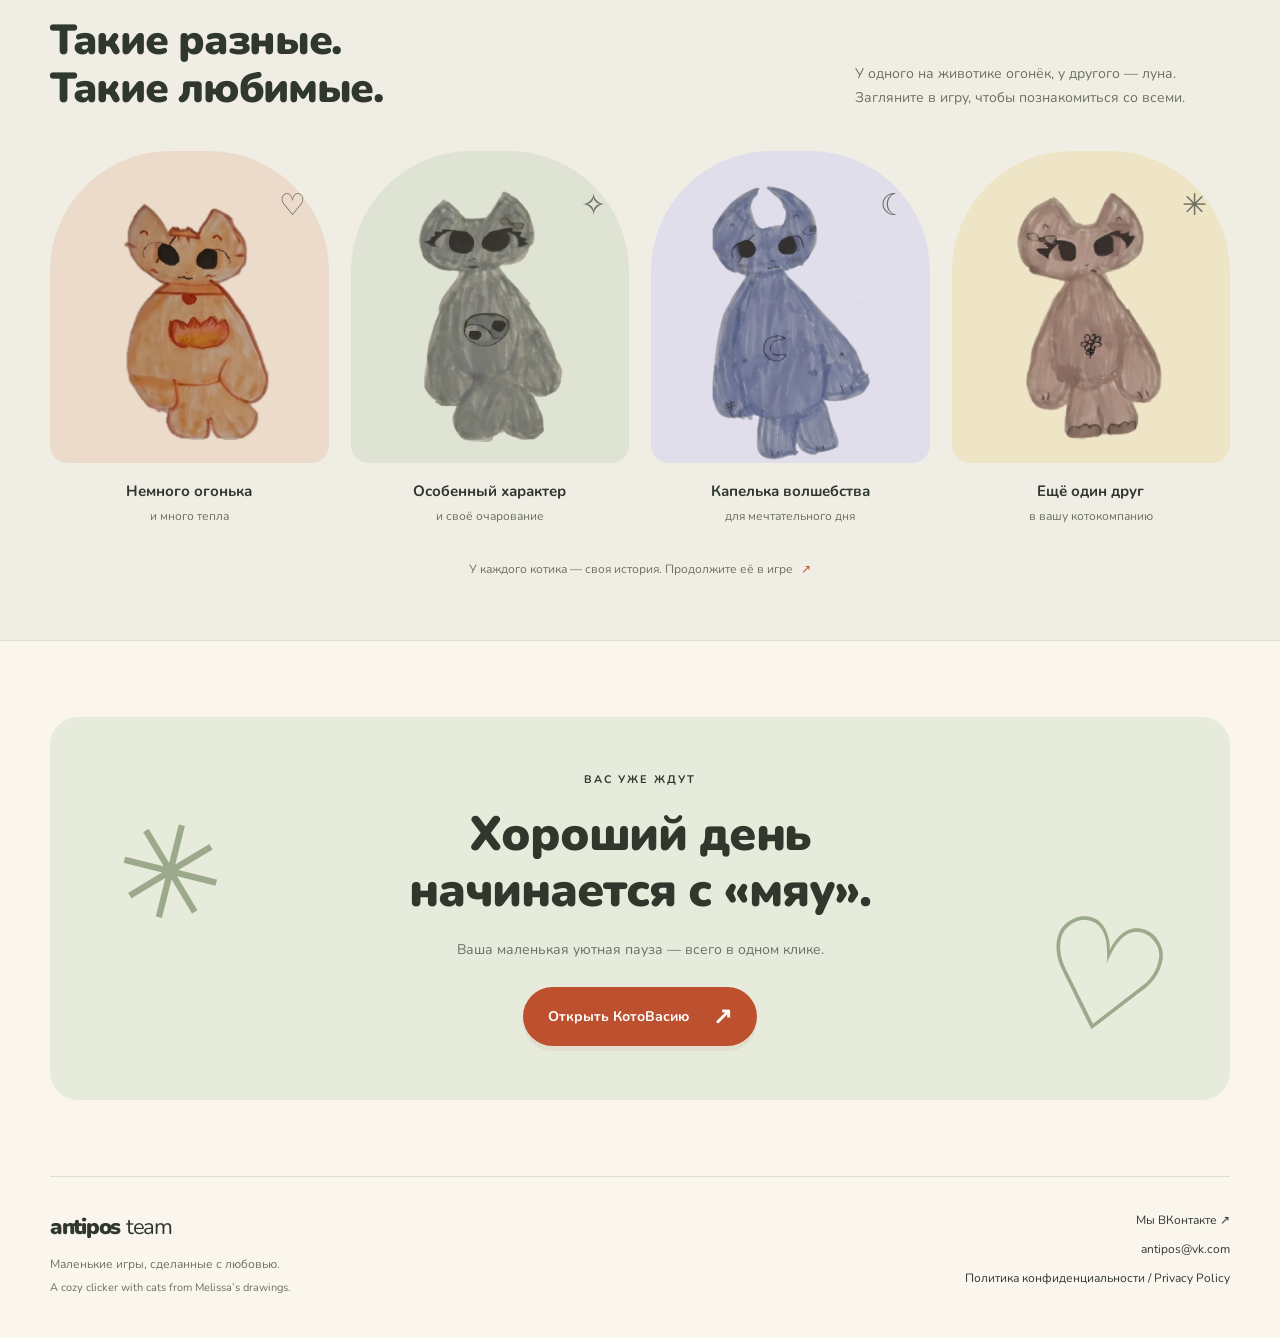
==== commit 423755df: "Add dark theme, store placeholders, Melissa credit and optimized WebP assets" ====
--- a/index.html
+++ b/index.html
@@ -3,32 +3,33 @@
 <head>
 <meta charset="utf-8"><meta name="viewport" content="width=device-width, initial-scale=1"><meta name="theme-color" content="#faf6ed">
 <title>КотоВасия — маленькая пауза для большого мурр | Antipos Team</title>
-<meta name="description" content="Уютный кликер-антистресс с котиками по настоящим детским рисункам. Знакомьтесь с КотоВасией от Antipos Team и играйте в Яндекс Играх.">
-<meta property="og:title" content="КотоВасия — маленькая пауза для большого мурр"><meta property="og:description" content="Котики из детских рисунков, немного волшебства и время для себя."><meta property="og:image" content="https://antipos87.github.io/img/kotovasia.png"><meta property="og:url" content="https://antipos87.github.io/"><meta property="og:type" content="website">
-<link rel="icon" href="img/kotovasia.png"><link rel="stylesheet" href="style.css">
+<meta name="description" content="Уютный кликер-антистресс с котиками по рисункам Мелиссы. Знакомьтесь с КотоВасией от Antipos Team и играйте в Яндекс Играх.">
+<meta property="og:title" content="КотоВасия — маленькая пауза для большого мурр"><meta property="og:description" content="Котики из рисунков Мелиссы, немного волшебства и время для себя."><meta property="og:image" content="https://antipos87.github.io/img/kotovasia.png"><meta property="og:url" content="https://antipos87.github.io/"><meta property="og:type" content="website">
+<link rel="icon" href="img/kotovasia.webp"><link rel="stylesheet" href="style.css?v=20260924-v3">
+<script src="theme.js?v=1"></script>
 </head>
 <body>
 <a class="skip" href="#main">К содержимому</a>
-<header class="header wrap"><a class="brand" href="./" aria-label="Antipos Team — главная"><span class="brand-icon" aria-hidden="true">a<span>✳</span></span>antipos<span class="brand-team">team</span></a><nav aria-label="Главное меню"><a href="#about">Об игре</a><a href="#cats">Наши котики</a><a class="nav-play" href="https://yandex.ru/games/app/529345">Играть <span aria-hidden="true">↗</span></a></nav></header>
+<header class="header wrap"><a class="brand" href="./" aria-label="Antipos Team — главная"><span class="brand-icon" aria-hidden="true">a<span>✳</span></span>antipos<span class="brand-team">team</span></a><nav aria-label="Главное меню"><a href="#about">Об игре</a><a href="#cats">Наши котики</a><a class="nav-play" href="https://yandex.ru/games/app/529345">Играть <span aria-hidden="true">↗</span></a><button class="theme-toggle" type="button" aria-pressed="false" hidden>Тёмная тема</button></nav></header>
 <main id="main">
 <section class="hero wrap" aria-labelledby="hero-title">
-<div class="hero-copy"><p class="eyebrow"><span class="dot"></span>МАЛЕНЬКАЯ ИГРА. БОЛЬШОЕ МУРР.</p><h1 id="hero-title">Ваш уютный<br>уголок <span>КотоВасии<span class="title-star" aria-hidden="true">✳</span></span></h1><p class="hero-description">Оставьте суету за дверью. Здесь живут котики из настоящих детских рисунков — и каждый ждёт вашего внимания.</p><div class="hero-actions"><a class="button" href="https://yandex.ru/games/app/529345">Поиграть с котиками <span aria-hidden="true">↗</span></a><span class="platform">На Яндекс Играх<br><small>прямо в браузере</small></span></div><div class="handmade"><span aria-hidden="true">♡</span> Нарисовано детьми. Сделано с любовью.</div></div>
-<div class="hero-art room-art"><img class="room-background" src="img/cozy-room-v1.png" alt="Солнечная комната с клубками, мягким ковром и кошачьим домиком" width="1254" height="1254" fetchpriority="high"><img class="hero-cat cat-back" src="img/cat_4.png" alt="Лунный котик с синим узором" width="1024" height="1024"><img class="hero-cat cat-front" src="img/cat_1.png" alt="Рыжий котик с огоньком на животе" width="1024" height="1024"><span class="hello-note">мурр, вы дома ♡</span><span class="room-label">Здесь живёт ваше хорошее настроение</span></div>
+<div class="hero-copy"><p class="eyebrow"><span class="dot"></span>МАЛЕНЬКАЯ ИГРА. БОЛЬШОЕ МУРР.</p><h1 id="hero-title">Ваш уютный<br>уголок <span>КотоВасии<span class="title-star" aria-hidden="true">✳</span></span></h1><p class="hero-description">Оставьте суету за дверью. Здесь живут котики из рисунков Мелиссы — и каждый ждёт вашего внимания.</p><div class="hero-actions"><a class="button" href="https://yandex.ru/games/app/529345">Поиграть с котиками <span aria-hidden="true">↗</span></a><span class="platform">На Яндекс Играх<br><small>прямо в браузере</small></span></div><div class="store-platforms" aria-label="Другие площадки"><button class="store-soon" type="button" disabled><strong>RuStore</strong><span>Скоро</span></button><button class="store-soon" type="button" disabled><strong>AppGallery</strong><span>Скоро</span></button></div><div class="handmade"><span aria-hidden="true">♡</span> Нарисовано Мелиссой. Сделано с любовью.</div></div>
+<div class="hero-art room-art"><img class="room-background" src="img/cozy-room-v1.webp" alt="Солнечная комната с клубками, мягким ковром и кошачьим домиком" width="1254" height="1254" fetchpriority="high"><img class="hero-cat cat-back" src="img/cat_4.webp" alt="Лунный котик с синим узором" width="1024" height="1024"><img class="hero-cat cat-front" src="img/cat_1.webp" alt="Рыжий котик с огоньком на животе" width="1024" height="1024"><span class="hello-note">мурр, вы дома ♡</span><span class="room-label">Здесь живёт ваше хорошее настроение</span></div>
 </section>
-<div class="ribbon"><div class="wrap ribbon-inner"><span>Настоящие детские рисунки</span><b aria-hidden="true">✳</b><span>Маленькие радости</span><b aria-hidden="true">✳</b><span>Большая котокомпания</span><b aria-hidden="true">✳</b><span>Время для себя</span></div></div>
+<div class="ribbon"><div class="wrap ribbon-inner"><span>Настоящие рисунки Мелиссы</span><b aria-hidden="true">✳</b><span>Маленькие радости</span><b aria-hidden="true">✳</b><span>Большая котокомпания</span><b aria-hidden="true">✳</b><span>Время для себя</span></div></div>
 <section class="section wrap" id="about" aria-labelledby="about-title"><div class="section-heading"><div><p class="eyebrow">ПРОСТО БЫТЬ СЧАСТЛИВЕЕ</p><h2 id="about-title">Никуда не спешим.<br>Просто играем.</h2></div><p>КотоВасия — кликер-антистресс для маленького перерыва. Несколько минут, любимые котики и чуть больше тепла в обычном дне.</p></div><div class="features">
-<article class="feature peach"><span class="feature-icon" aria-hidden="true">♡</span><span class="feature-number">01 / ЗНАКОМЬТЕСЬ</span><h3>Котики с характером</h3><p>Каждый герой начинается с детского рисунка. Живые линии и трогательные детали — всё как на бумаге.</p></article>
+<article class="feature peach"><span class="feature-icon" aria-hidden="true">♡</span><span class="feature-number">01 / ЗНАКОМЬТЕСЬ</span><h3>Котики с характером</h3><p>Каждого героя нарисовала Мелисса. Живые линии и трогательные детали — всё как на бумаге.</p></article>
 <article class="feature sage"><span class="feature-icon" aria-hidden="true">✳</span><span class="feature-number">02 / СОБИРАЙТЕ</span><h3>Больше пушистых друзей</h3><p>Нажимайте, развивайтесь и открывайте новых котиков. Пусть ваша уютная компания становится больше.</p></article>
 <article class="feature lilac"><span class="feature-icon" aria-hidden="true">☼</span><span class="feature-number">03 / ОТДЫХАЙТЕ</span><h3>Маленькая пауза для себя</h3><p>Устройтесь поудобнее и переключитесь с повседневных дел на что-нибудь простое и доброе.</p></article>
 </div></section>
 <section class="cats-section" id="cats" aria-labelledby="cats-title"><div class="wrap"><div class="section-heading"><div><p class="eyebrow">НАША ПУШИСТАЯ КОМПАНИЯ</p><h2 id="cats-title">Такие разные.<br>Такие любимые.</h2></div><p>У одного на животике огонёк, у другого — луна. Загляните в игру, чтобы познакомиться со всеми.</p></div><div class="cat-gallery">
-<figure><div class="cat-portrait portrait-peach"><span aria-hidden="true">♡</span><img src="img/cat_1.png" alt="Рыжий котик с нарисованным огоньком" loading="lazy" width="1024" height="1024"></div><figcaption>Немного огонька<span>и много тепла</span></figcaption></figure>
-<figure><div class="cat-portrait portrait-sage"><span aria-hidden="true">✧</span><img src="img/cat_2.png" alt="Котик из коллекции КотоВасии" loading="lazy" width="1024" height="1024"></div><figcaption>Особенный характер<span>и своё очарование</span></figcaption></figure>
-<figure><div class="cat-portrait portrait-lilac"><span aria-hidden="true">☾</span><img src="img/cat_4.png" alt="Синий котик с луной" loading="lazy" width="1024" height="1024"></div><figcaption>Капелька волшебства<span>для мечтательного дня</span></figcaption></figure>
-<figure><div class="cat-portrait portrait-yellow"><span aria-hidden="true">✳</span><img src="img/cat_3.png" alt="Котик с цветочком, нарисованный от руки" loading="lazy" width="1024" height="1024"></div><figcaption>Ещё один друг<span>в вашу котокомпанию</span></figcaption></figure>
+<figure><div class="cat-portrait portrait-peach"><span aria-hidden="true">♡</span><img src="img/cat_1.webp" alt="Рыжий котик с нарисованным огоньком" loading="lazy" width="1024" height="1024"></div><figcaption>Немного огонька<span>и много тепла</span></figcaption></figure>
+<figure><div class="cat-portrait portrait-sage"><span aria-hidden="true">✧</span><img src="img/cat_2.webp" alt="Котик из коллекции КотоВасии" loading="lazy" width="1024" height="1024"></div><figcaption>Особенный характер<span>и своё очарование</span></figcaption></figure>
+<figure><div class="cat-portrait portrait-lilac"><span aria-hidden="true">☾</span><img src="img/cat_4.webp" alt="Синий котик с луной" loading="lazy" width="1024" height="1024"></div><figcaption>Капелька волшебства<span>для мечтательного дня</span></figcaption></figure>
+<figure><div class="cat-portrait portrait-yellow"><span aria-hidden="true">✳</span><img src="img/cat_3.webp" alt="Котик с цветочком, нарисованный от руки" loading="lazy" width="1024" height="1024"></div><figcaption>Ещё один друг<span>в вашу котокомпанию</span></figcaption></figure>
 </div><p class="gallery-note">У каждого котика — своя история. Продолжите её в игре <span aria-hidden="true">↗</span></p></div></section>
 <section class="wrap final-section" aria-labelledby="invite-title"><div class="invitation"><span class="invite-star" aria-hidden="true">✳</span><p class="eyebrow">ВАС УЖЕ ЖДУТ</p><h2 id="invite-title">Хороший день<br>начинается с «мяу».</h2><p>Ваша маленькая уютная пауза — всего в одном клике.</p><a class="button" href="https://yandex.ru/games/app/529345">Открыть КотоВасию <span aria-hidden="true">↗</span></a><span class="invite-heart" aria-hidden="true">♡</span></div></section>
 </main>
-<footer class="footer wrap"><div><a class="brand" href="./">antipos<span class="brand-team">team</span></a><p>Маленькие игры, сделанные с любовью.</p><p class="english" lang="en">A cozy clicker with cats from real children's drawings.</p></div><div class="footer-links"><a href="https://vk.ru/kotovasia.clicker">Мы ВКонтакте ↗</a><a href="mailto:antipos@vk.com">antipos@vk.com</a><a href="privacy/">Политика конфиденциальности / Privacy Policy</a></div></footer>
+<footer class="footer wrap"><div><a class="brand" href="./">antipos<span class="brand-team">team</span></a><p>Маленькие игры, сделанные с любовью.</p><p class="english" lang="en">A cozy clicker with cats from Melissa’s drawings.</p></div><div class="footer-links"><a href="https://vk.ru/kotovasia.clicker">Мы ВКонтакте ↗</a><a href="mailto:antipos@vk.com">antipos@vk.com</a><a href="privacy/">Политика конфиденциальности / Privacy Policy</a></div></footer>
 </body>
 </html>
--- a/style.css
+++ b/style.css
@@ -29,3 +29,12 @@
 @media(max-width:1050px){.hero{gap:25px}h1{font-size:43px;letter-spacing:-1.6px}.hero-actions{flex-wrap:wrap}.room-art .hello-note{font-size:13px;left:14px;bottom:33px}.room-label{font-size:9px}}
 @media(max-width:760px){.hero{grid-template-columns:1fr;gap:26px;padding-top:36px;padding-bottom:38px}h1{font-size:clamp(36px,7.8vw,51px);letter-spacing:-1.5px}.hero-description{font-size:15px}.room-art{width:min(480px,100%);height:auto;aspect-ratio:1;margin-top:0;border-radius:42% 42% 24px 24px}.hero-actions{gap:15px;flex-wrap:nowrap}h2{font-size:33px}.invitation h2{font-size:33px}.room-art .hello-note{left:13px;bottom:32px;font-size:13px}.title-star{font-size:20px;right:-23px;top:-9px}}
 @media(max-width:360px){h1{font-size:32px;letter-spacing:-1.2px}.hero-actions{flex-wrap:wrap}.room-label{font-size:8px}.room-art .hello-note{font-size:12px;padding:8px 13px}}
+
+/* Shared light/dark palette and controls. */
+:root{color-scheme:light;--surface:#fffaf3;--band:#f0f0e5;--gallery:#f0eee4;--invitation:#e6ebdb;--button-bg:#bd512f;--button-ink:#fff;--portrait-peach:#ecdbca;--portrait-sage:#dfe3d3;--portrait-lilac:#e1deeb;--portrait-yellow:#eee4c6}
+:root[data-theme=dark]{color-scheme:dark;--paper:#1d2420;--ink:#f1efdf;--muted:#b8c2b5;--orange:#f4aa80;--line:#424c42;--sage:#303e32;--peach:#45392f;--lilac:#3b3545;--surface:#252e27;--band:#263128;--gallery:#242d27;--invitation:#303e32;--button-bg:#f4aa80;--button-ink:#2c241e;--portrait-peach:#4e4036;--portrait-sage:#3e4b3a;--portrait-lilac:#453f52;--portrait-yellow:#4b4630}
+@media(prefers-color-scheme:dark){:root:not([data-theme]){color-scheme:dark;--paper:#1d2420;--ink:#f1efdf;--muted:#b8c2b5;--orange:#f4aa80;--line:#424c42;--sage:#303e32;--peach:#45392f;--lilac:#3b3545;--surface:#252e27;--band:#263128;--gallery:#242d27;--invitation:#303e32;--button-bg:#f4aa80;--button-ink:#2c241e;--portrait-peach:#4e4036;--portrait-sage:#3e4b3a;--portrait-lilac:#453f52;--portrait-yellow:#4b4630}}
+button{font:inherit}.theme-toggle{background:var(--surface);color:var(--ink);border:1px solid var(--line);border-radius:30px;padding:11px 15px;font-size:12px;font-weight:700;cursor:pointer;white-space:nowrap}.theme-toggle:hover{border-color:var(--orange)}button:focus-visible{outline:3px solid var(--orange);outline-offset:4px}[hidden]{display:none!important}.header nav{gap:20px}.ribbon{background:var(--band)}.ribbon b,.feature-number,.feature p,.cat-portrait>span{color:var(--muted)}.cats-section{background:var(--gallery)}.invitation{background:var(--invitation)}.portrait-peach{background:var(--portrait-peach)}.portrait-sage{background:var(--portrait-sage)}.portrait-lilac{background:var(--portrait-lilac)}.portrait-yellow{background:var(--portrait-yellow)}.button{background:var(--button-bg);color:var(--button-ink)}.button:hover{background:var(--button-bg);filter:brightness(.92)}.room-art .hello-note{color:#30382e}.store-platforms{display:flex;flex-wrap:wrap;gap:10px;margin-top:18px}.store-soon{display:flex;align-items:center;gap:16px;min-width:145px;justify-content:space-between;border:1px dashed var(--line);border-radius:14px;padding:11px 15px;background:var(--surface);color:var(--muted);opacity:1;cursor:default}.store-soon strong{font-size:14px;color:var(--ink)}.store-soon span{font-size:10px;letter-spacing:.5px;text-transform:uppercase}.handmade{margin-top:18px}.policy-content{max-width:880px;padding-block:32px 48px}.policy-content .lang{margin:0 0 24px;gap:10px}.policy-content .lang a{display:inline-flex;padding:9px 19px;border:1px solid var(--line);border-radius:30px;background:var(--surface)}.policy-content section{padding:30px 36px;margin-top:24px;border:1px solid var(--line);border-radius:24px;background:var(--surface)}.policy-content h1{font-size:30px;line-height:1.25;letter-spacing:-.7px;margin:0 0 16px}.policy-content h2{font-size:21px;letter-spacing:-.3px;line-height:1.4;margin:28px 0 10px}.policy-content p,.policy-content li{font-size:16px;line-height:1.8}.policy-content p+p{margin-top:14px}.policy-content .date{color:var(--muted);font-size:14px;margin-bottom:18px}.policy-content ul{padding-left:24px;margin:12px 0}.policy-content section a{color:var(--orange);text-decoration:underline;text-underline-offset:3px;overflow-wrap:anywhere}.policy-content footer{font-size:13px;color:var(--muted);text-align:center;margin-top:32px}
+@media(max-width:760px){.header nav{gap:8px}.header .theme-toggle{font-size:10px;padding:9px 10px}.header .nav-play{font-size:11px;padding:9px 12px}.header .nav-play span{padding-left:5px}.header .brand{font-size:19px;gap:4px}.header .brand-icon{display:none}.store-soon{min-width:140px;padding:10px 12px}.policy-content{padding-top:24px}.policy-content section{padding:24px 20px;border-radius:20px}.policy-content h1{font-size:25px}.policy-content h2{font-size:19px}.policy-content p,.policy-content li{font-size:15px}}
+@media(max-width:360px){.header .brand{font-size:17px}.header .theme-toggle{padding:9px 8px}.header .nav-play{padding:9px}.store-platforms{gap:8px}.store-soon{min-width:0;flex:1;gap:10px;font-size:12px;padding:10px}.store-soon strong{font-size:12px}.store-soon span{font-size:9px}}
+.policy-content h1,.policy-content h2{overflow-wrap:anywhere;hyphens:auto}
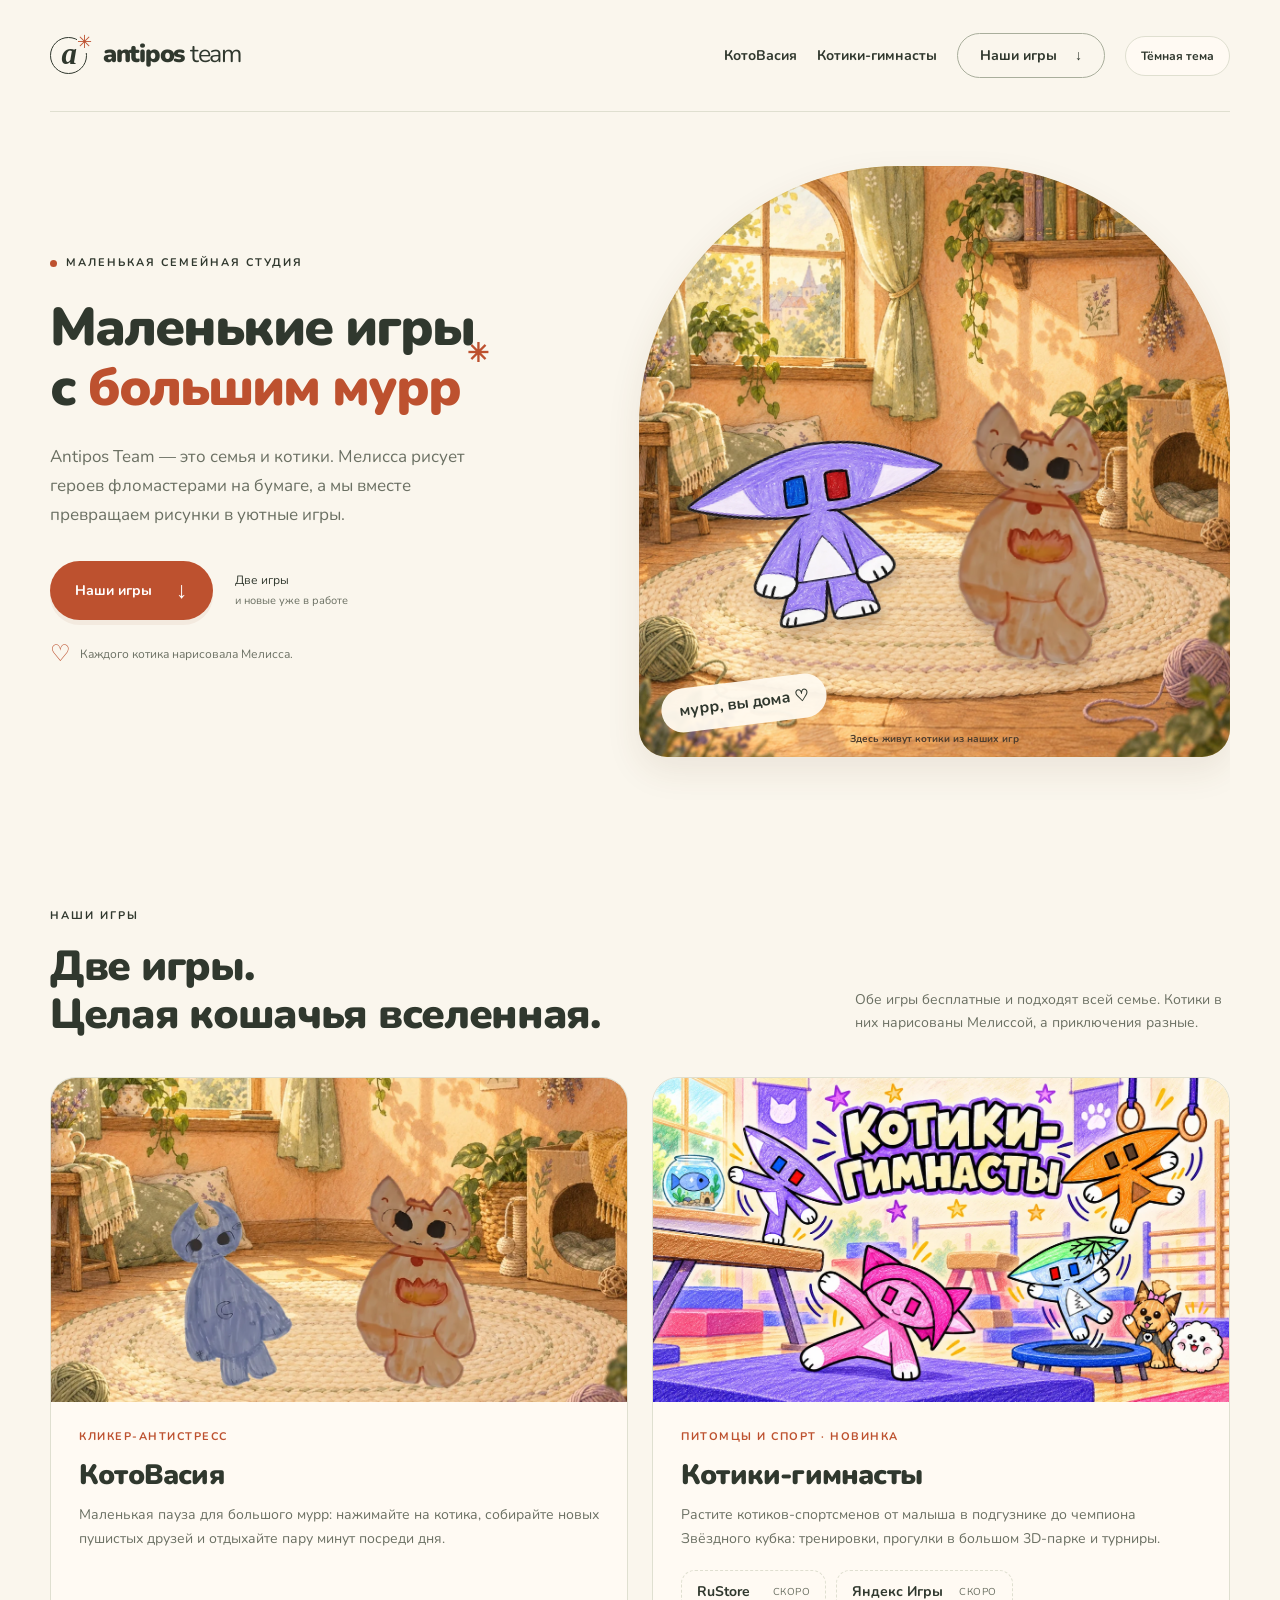
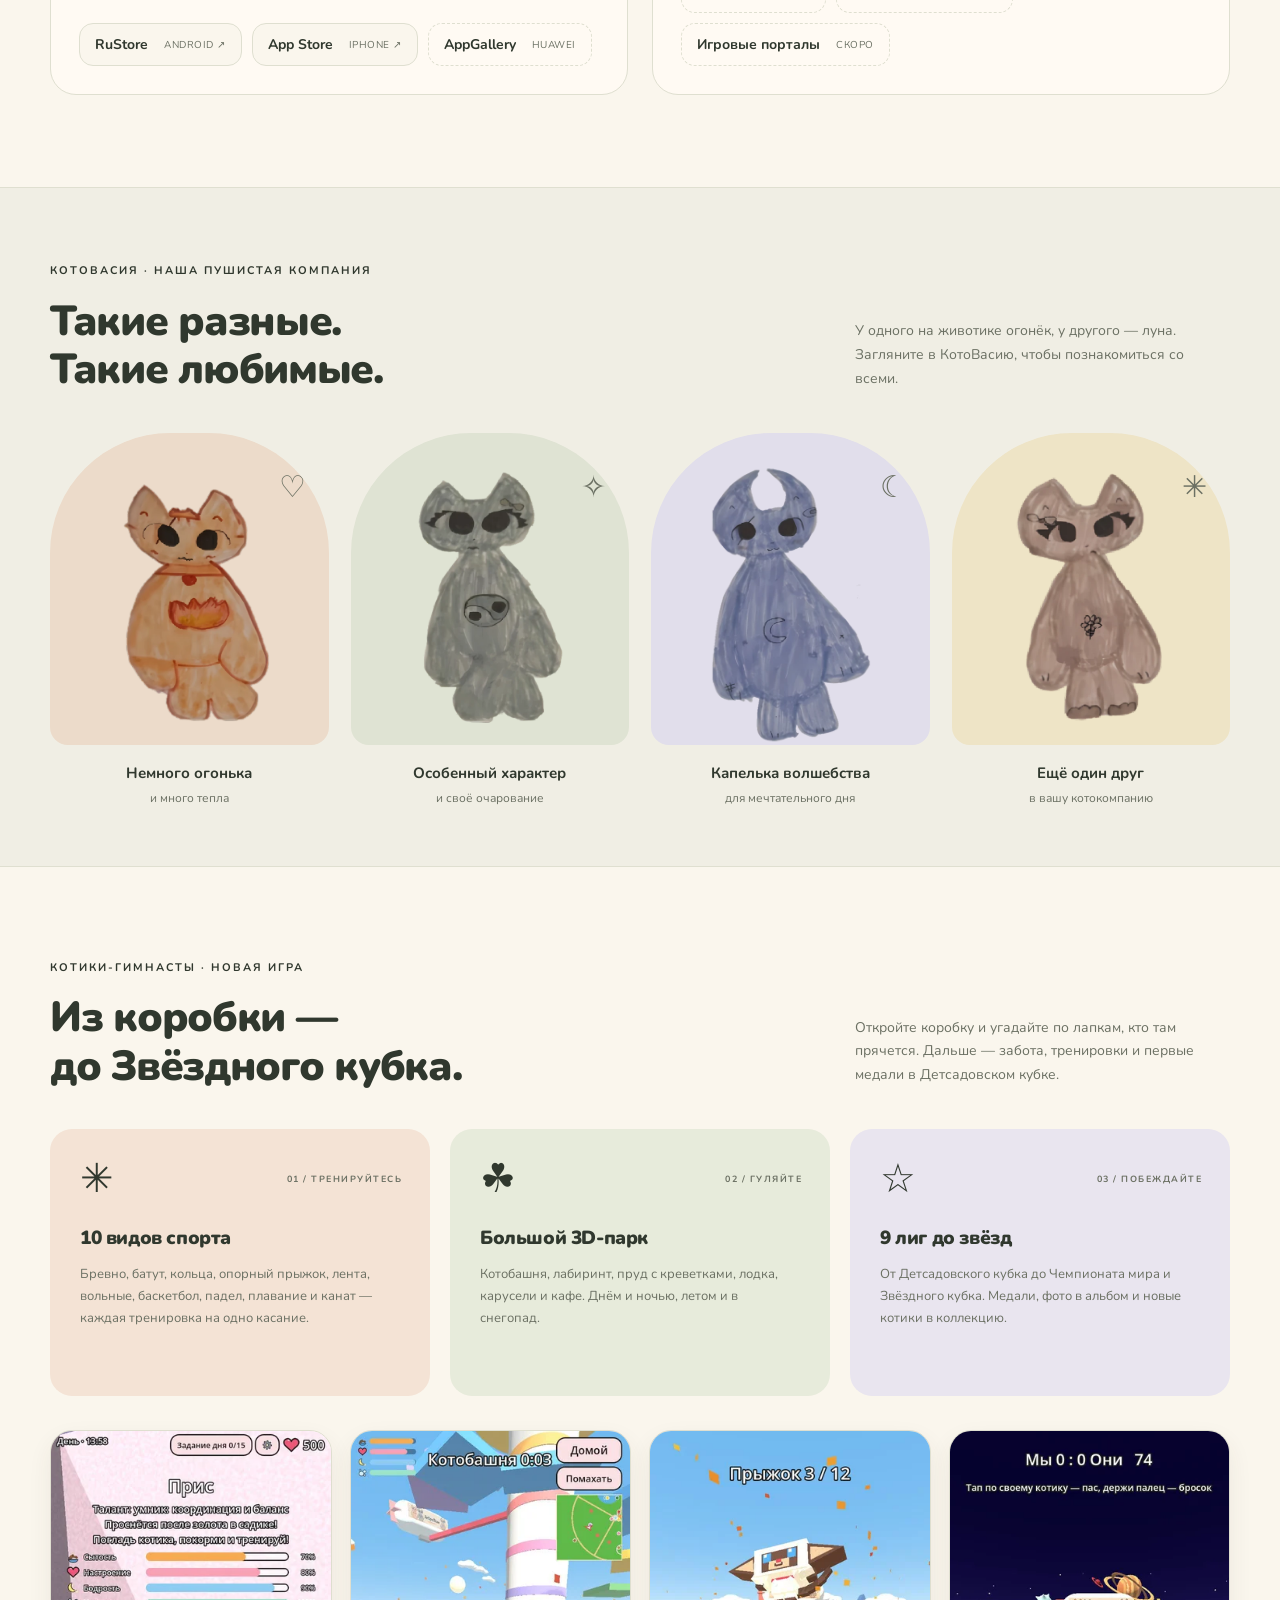
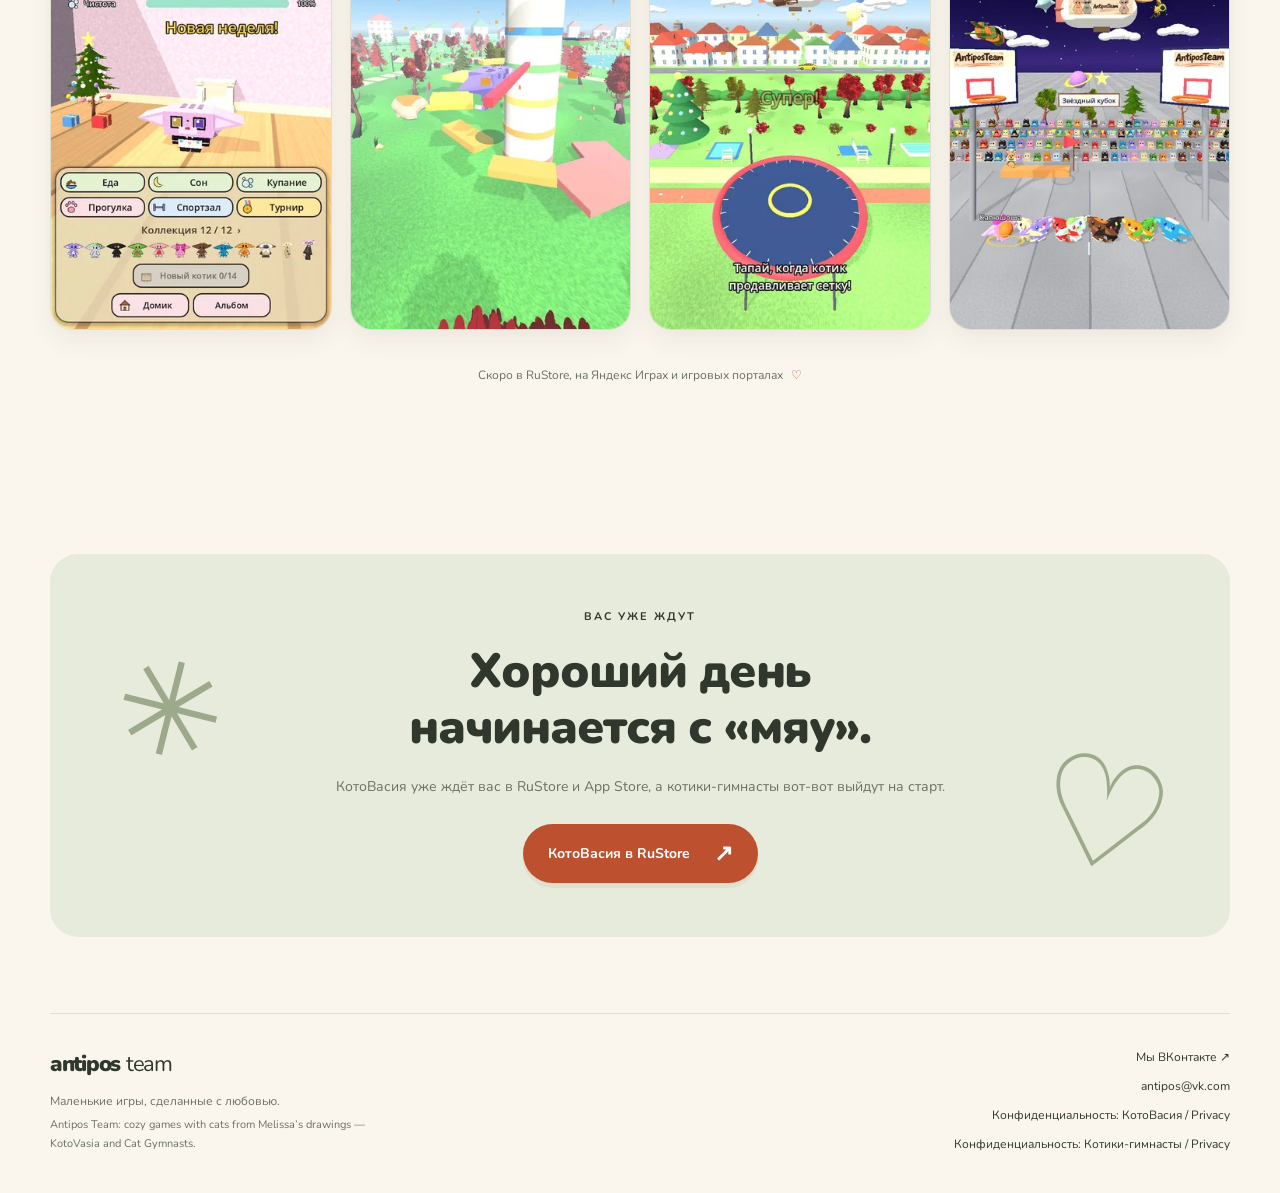
==== commit 98a68ed3: "Site becomes the Antipos Team site: a studio hero (Melissa draws the cats), a games grid with КотоВа" ====
--- a/index.html
+++ b/index.html
@@ -2,34 +2,51 @@
 <html lang="ru">
 <head>
 <meta charset="utf-8"><meta name="viewport" content="width=device-width, initial-scale=1"><meta name="theme-color" content="#faf6ed">
-<title>КотоВасия — маленькая пауза для большого мурр | Antipos Team</title>
-<meta name="description" content="Уютный кликер-антистресс с котиками по рисункам Мелиссы. Знакомьтесь с КотоВасией от Antipos Team и играйте в Яндекс Играх.">
-<meta property="og:title" content="КотоВасия — маленькая пауза для большого мурр"><meta property="og:description" content="Котики из рисунков Мелиссы, немного волшебства и время для себя."><meta property="og:image" content="https://antipos87.github.io/img/kotovasia.png"><meta property="og:url" content="https://antipos87.github.io/"><meta property="og:type" content="website">
-<link rel="icon" href="img/kotovasia.webp"><link rel="stylesheet" href="style.css?v=20260924-v3">
+<title>Antipos Team — уютные игры с котиками Мелиссы</title>
+<meta name="description" content="Antipos Team — маленькая семейная команда. Мелисса рисует котиков, а мы превращаем рисунки в игры: КотоВасия и Котики-гимнасты.">
+<meta property="og:title" content="Antipos Team — уютные игры с котиками Мелиссы"><meta property="og:description" content="КотоВасия и Котики-гимнасты: котики из рисунков Мелиссы, немного волшебства и много тепла."><meta property="og:image" content="https://antipos87.github.io/img/antipos-og.jpg"><meta property="og:url" content="https://antipos87.github.io/"><meta property="og:type" content="website">
+<link rel="icon" href="img/kotovasia.webp"><link rel="stylesheet" href="style.css?v=20261111-team2">
 <script src="theme.js?v=1"></script>
 </head>
 <body>
 <a class="skip" href="#main">К содержимому</a>
-<header class="header wrap"><a class="brand" href="./" aria-label="Antipos Team — главная"><span class="brand-icon" aria-hidden="true">a<span>✳</span></span>antipos<span class="brand-team">team</span></a><nav aria-label="Главное меню"><a href="#about">Об игре</a><a href="#cats">Наши котики</a><a class="nav-play" href="https://yandex.ru/games/app/529345">Играть <span aria-hidden="true">↗</span></a><button class="theme-toggle" type="button" aria-pressed="false" hidden>Тёмная тема</button></nav></header>
+<header class="header wrap"><a class="brand" href="./" aria-label="Antipos Team — главная"><span class="brand-icon" aria-hidden="true">a<span>✳</span></span>antipos<span class="brand-team">team</span></a><nav aria-label="Главное меню"><a href="#kotovasia">КотоВасия</a><a href="#gymnasts">Котики-гимнасты</a><a class="nav-play" href="#games">Наши игры <span aria-hidden="true">↓</span></a><button class="theme-toggle" type="button" aria-pressed="false" hidden>Тёмная тема</button></nav></header>
 <main id="main">
 <section class="hero wrap" aria-labelledby="hero-title">
-<div class="hero-copy"><p class="eyebrow"><span class="dot"></span>МАЛЕНЬКАЯ ИГРА. БОЛЬШОЕ МУРР.</p><h1 id="hero-title">Ваш уютный<br>уголок <span>КотоВасии<span class="title-star" aria-hidden="true">✳</span></span></h1><p class="hero-description">Оставьте суету за дверью. Здесь живут котики из рисунков Мелиссы — и каждый ждёт вашего внимания.</p><div class="hero-actions"><a class="button" href="https://yandex.ru/games/app/529345">Поиграть с котиками <span aria-hidden="true">↗</span></a><span class="platform">На Яндекс Играх<br><small>прямо в браузере</small></span></div><div class="store-platforms" aria-label="Другие площадки"><button class="store-soon" type="button" disabled><strong>RuStore</strong><span>Скоро</span></button><button class="store-soon" type="button" disabled><strong>AppGallery</strong><span>Скоро</span></button></div><div class="handmade"><span aria-hidden="true">♡</span> Нарисовано Мелиссой. Сделано с любовью.</div></div>
-<div class="hero-art room-art"><img class="room-background" src="img/cozy-room-v1.webp" alt="Солнечная комната с клубками, мягким ковром и кошачьим домиком" width="1254" height="1254" fetchpriority="high"><img class="hero-cat cat-back" src="img/cat_4.webp" alt="Лунный котик с синим узором" width="1024" height="1024"><img class="hero-cat cat-front" src="img/cat_1.webp" alt="Рыжий котик с огоньком на животе" width="1024" height="1024"><span class="hello-note">мурр, вы дома ♡</span><span class="room-label">Здесь живёт ваше хорошее настроение</span></div>
+<div class="hero-copy"><p class="eyebrow"><span class="dot"></span>МАЛЕНЬКАЯ СЕМЕЙНАЯ СТУДИЯ</p><h1 id="hero-title">Маленькие игры<br>с <span>большим мурр<span class="title-star" aria-hidden="true">✳</span></span></h1><p class="hero-description">Antipos Team — это семья и котики. Мелисса рисует героев фломастерами на бумаге, а мы вместе превращаем рисунки в уютные игры.</p><div class="hero-actions"><a class="button" href="#games">Наши игры <span aria-hidden="true">↓</span></a><span class="platform">Две игры<br><small>и новые уже в работе</small></span></div><div class="handmade"><span aria-hidden="true">♡</span> Каждого котика нарисовала Мелисса.</div></div>
+<div class="hero-art room-art"><img class="room-background" src="img/cozy-room-v1.webp" alt="Солнечная комната с клубками, мягким ковром и кошачьим домиком" width="1200" height="1200" fetchpriority="high"><img class="hero-cat cat-back" src="img/gym-violet.webp" alt="Сиреневый котик-гимнаст" width="900" height="633"><img class="hero-cat cat-front" src="img/cat_1.webp" alt="Рыжий котик из КотоВасии с огоньком на животе" width="1024" height="1024"><span class="hello-note">мурр, вы дома ♡</span><span class="room-label">Здесь живут котики из наших игр</span></div>
 </section>
-<div class="ribbon"><div class="wrap ribbon-inner"><span>Настоящие рисунки Мелиссы</span><b aria-hidden="true">✳</b><span>Маленькие радости</span><b aria-hidden="true">✳</b><span>Большая котокомпания</span><b aria-hidden="true">✳</b><span>Время для себя</span></div></div>
-<section class="section wrap" id="about" aria-labelledby="about-title"><div class="section-heading"><div><p class="eyebrow">ПРОСТО БЫТЬ СЧАСТЛИВЕЕ</p><h2 id="about-title">Никуда не спешим.<br>Просто играем.</h2></div><p>КотоВасия — кликер-антистресс для маленького перерыва. Несколько минут, любимые котики и чуть больше тепла в обычном дне.</p></div><div class="features">
-<article class="feature peach"><span class="feature-icon" aria-hidden="true">♡</span><span class="feature-number">01 / ЗНАКОМЬТЕСЬ</span><h3>Котики с характером</h3><p>Каждого героя нарисовала Мелисса. Живые линии и трогательные детали — всё как на бумаге.</p></article>
-<article class="feature sage"><span class="feature-icon" aria-hidden="true">✳</span><span class="feature-number">02 / СОБИРАЙТЕ</span><h3>Больше пушистых друзей</h3><p>Нажимайте, развивайтесь и открывайте новых котиков. Пусть ваша уютная компания становится больше.</p></article>
-<article class="feature lilac"><span class="feature-icon" aria-hidden="true">☼</span><span class="feature-number">03 / ОТДЫХАЙТЕ</span><h3>Маленькая пауза для себя</h3><p>Устройтесь поудобнее и переключитесь с повседневных дел на что-нибудь простое и доброе.</p></article>
+
+<section class="section wrap" id="games" aria-labelledby="games-title"><div class="section-heading"><div><p class="eyebrow">НАШИ ИГРЫ</p><h2 id="games-title">Две игры.<br>Целая кошачья вселенная.</h2></div><p>Обе игры бесплатные и подходят всей семье. Котики в них нарисованы Мелиссой, а приключения разные.</p></div>
+<div class="games">
+<article class="game-card"><a class="game-cover" href="#kotovasia"><img src="img/kotovasia-card.webp" alt="Котики КотоВасии в уютной комнате" loading="lazy" width="1254" height="705"></a><div class="game-body"><p class="game-tag">Кликер-антистресс</p><h3>КотоВасия</h3><p>Маленькая пауза для большого мурр: нажимайте на котика, собирайте новых пушистых друзей и отдыхайте пару минут посреди дня.</p><div class="store-links" aria-label="Где играть в КотоВасию"><a class="store-link" href="https://www.rustore.ru/catalog/app/com.antipostm.kotovasia"><strong>RuStore</strong><span>Android ↗</span></a><a class="store-link" href="https://apps.apple.com/ru/app/%D0%BA%D0%BE%D1%82%D0%BE%D0%B2%D0%B0%D1%81%D0%B8%D1%8F-%D0%BA%D0%BB%D0%B8%D0%BA%D0%B5%D1%80-%D0%B0%D0%BD%D1%82%D0%B8%D1%81%D1%82%D1%80%D0%B5%D1%81%D1%81/id6816486592"><strong>App Store</strong><span>iPhone ↗</span></a><span class="store-soon"><strong>AppGallery</strong><span>Huawei</span></span></div></div></article>
+<article class="game-card"><a class="game-cover" href="#gymnasts"><img src="img/gymnasts-banner.webp" alt="Котики-гимнасты в спортзале: бревно, кольца и батут" loading="lazy" width="1254" height="705"></a><div class="game-body"><p class="game-tag">Питомцы и спорт · новинка</p><h3>Котики-гимнасты</h3><p>Растите котиков-спортсменов от малыша в подгузнике до чемпиона Звёздного кубка: тренировки, прогулки в большом 3D-парке и турниры.</p><div class="store-links" aria-label="Где будут Котики-гимнасты"><span class="store-soon"><strong>RuStore</strong><span>Скоро</span></span><span class="store-soon"><strong>Яндекс Игры</strong><span>Скоро</span></span><span class="store-soon"><strong>Игровые порталы</strong><span>Скоро</span></span></div></div></article>
 </div></section>
-<section class="cats-section" id="cats" aria-labelledby="cats-title"><div class="wrap"><div class="section-heading"><div><p class="eyebrow">НАША ПУШИСТАЯ КОМПАНИЯ</p><h2 id="cats-title">Такие разные.<br>Такие любимые.</h2></div><p>У одного на животике огонёк, у другого — луна. Загляните в игру, чтобы познакомиться со всеми.</p></div><div class="cat-gallery">
+
+<section class="cats-section" id="kotovasia" aria-labelledby="cats-title"><div class="wrap"><div class="section-heading"><div><p class="eyebrow">КОТОВАСИЯ · НАША ПУШИСТАЯ КОМПАНИЯ</p><h2 id="cats-title">Такие разные.<br>Такие любимые.</h2></div><p>У одного на животике огонёк, у другого — луна. Загляните в КотоВасию, чтобы познакомиться со всеми.</p></div><div class="cat-gallery">
 <figure><div class="cat-portrait portrait-peach"><span aria-hidden="true">♡</span><img src="img/cat_1.webp" alt="Рыжий котик с нарисованным огоньком" loading="lazy" width="1024" height="1024"></div><figcaption>Немного огонька<span>и много тепла</span></figcaption></figure>
 <figure><div class="cat-portrait portrait-sage"><span aria-hidden="true">✧</span><img src="img/cat_2.webp" alt="Котик из коллекции КотоВасии" loading="lazy" width="1024" height="1024"></div><figcaption>Особенный характер<span>и своё очарование</span></figcaption></figure>
 <figure><div class="cat-portrait portrait-lilac"><span aria-hidden="true">☾</span><img src="img/cat_4.webp" alt="Синий котик с луной" loading="lazy" width="1024" height="1024"></div><figcaption>Капелька волшебства<span>для мечтательного дня</span></figcaption></figure>
 <figure><div class="cat-portrait portrait-yellow"><span aria-hidden="true">✳</span><img src="img/cat_3.webp" alt="Котик с цветочком, нарисованный от руки" loading="lazy" width="1024" height="1024"></div><figcaption>Ещё один друг<span>в вашу котокомпанию</span></figcaption></figure>
-</div><p class="gallery-note">У каждого котика — своя история. Продолжите её в игре <span aria-hidden="true">↗</span></p></div></section>
-<section class="wrap final-section" aria-labelledby="invite-title"><div class="invitation"><span class="invite-star" aria-hidden="true">✳</span><p class="eyebrow">ВАС УЖЕ ЖДУТ</p><h2 id="invite-title">Хороший день<br>начинается с «мяу».</h2><p>Ваша маленькая уютная пауза — всего в одном клике.</p><a class="button" href="https://yandex.ru/games/app/529345">Открыть КотоВасию <span aria-hidden="true">↗</span></a><span class="invite-heart" aria-hidden="true">♡</span></div></section>
+</div></div></section>
+
+<section class="section wrap" id="gymnasts" aria-labelledby="gym-title"><div class="section-heading"><div><p class="eyebrow">КОТИКИ-ГИМНАСТЫ · НОВАЯ ИГРА</p><h2 id="gym-title">Из коробки —<br>до Звёздного кубка.</h2></div><p>Откройте коробку и угадайте по лапкам, кто там прячется. Дальше — забота, тренировки и первые медали в Детсадовском кубке.</p></div>
+<div class="features">
+<article class="feature peach"><span class="feature-icon" aria-hidden="true">✳</span><span class="feature-number">01 / ТРЕНИРУЙТЕСЬ</span><h3>10 видов спорта</h3><p>Бревно, батут, кольца, опорный прыжок, лента, вольные, баскетбол, падел, плавание и канат — каждая тренировка на одно касание.</p></article>
+<article class="feature sage"><span class="feature-icon" aria-hidden="true">☘</span><span class="feature-number">02 / ГУЛЯЙТЕ</span><h3>Большой 3D-парк</h3><p>Котобашня, лабиринт, пруд с креветками, лодка, карусели и кафе. Днём и ночью, летом и в снегопад.</p></article>
+<article class="feature lilac"><span class="feature-icon" aria-hidden="true">☆</span><span class="feature-number">03 / ПОБЕЖДАЙТЕ</span><h3>9 лиг до звёзд</h3><p>От Детсадовского кубка до Чемпионата мира и Звёздного кубка. Медали, фото в альбом и новые котики в коллекцию.</p></article>
+</div>
+<div class="shots" aria-label="Скриншоты Котиков-гимнастов">
+<img src="img/gym-shot-1.webp" alt="Котик в уютной комнате с камином" loading="lazy" width="360" height="640">
+<img src="img/gym-shot-2.webp" alt="Котик лезет на Котобашню в парке" loading="lazy" width="360" height="640">
+<img src="img/gym-shot-3.webp" alt="Прыжки на батуте" loading="lazy" width="360" height="640">
+<img src="img/gym-shot-4.webp" alt="Звёздный кубок: баскетбол среди звёзд" loading="lazy" width="360" height="640">
+</div>
+<p class="gallery-note">Скоро в RuStore, на Яндекс Играх и игровых порталах <span aria-hidden="true">♡</span></p>
+</section>
+
+<section class="wrap final-section" aria-labelledby="invite-title"><div class="invitation"><span class="invite-star" aria-hidden="true">✳</span><p class="eyebrow">ВАС УЖЕ ЖДУТ</p><h2 id="invite-title">Хороший день<br>начинается с «мяу».</h2><p>КотоВасия уже ждёт вас в RuStore и App Store, а котики-гимнасты вот-вот выйдут на старт.</p><a class="button" href="https://www.rustore.ru/catalog/app/com.antipostm.kotovasia">КотоВасия в RuStore <span aria-hidden="true">↗</span></a><span class="invite-heart" aria-hidden="true">♡</span></div></section>
 </main>
-<footer class="footer wrap"><div><a class="brand" href="./">antipos<span class="brand-team">team</span></a><p>Маленькие игры, сделанные с любовью.</p><p class="english" lang="en">A cozy clicker with cats from Melissa’s drawings.</p></div><div class="footer-links"><a href="https://vk.ru/kotovasia.clicker">Мы ВКонтакте ↗</a><a href="mailto:antipos@vk.com">antipos@vk.com</a><a href="privacy/">Политика конфиденциальности / Privacy Policy</a></div></footer>
+<footer class="footer wrap"><div><a class="brand" href="./">antipos<span class="brand-team">team</span></a><p>Маленькие игры, сделанные с любовью.</p><p class="english" lang="en">Antipos Team: cozy games with cats from Melissa’s drawings — KotoVasia and Cat Gymnasts.</p></div><div class="footer-links"><a href="https://vk.ru/kotovasia.clicker">Мы ВКонтакте ↗</a><a href="mailto:antipos@vk.com">antipos@vk.com</a><a href="privacy/">Конфиденциальность: КотоВасия / Privacy</a><a href="privacy/catgymnasts/">Конфиденциальность: Котики-гимнасты / Privacy</a></div></footer>
 </body>
 </html>
--- a/style.css
+++ b/style.css
@@ -38,3 +38,24 @@
 @media(max-width:760px){.header nav{gap:8px}.header .theme-toggle{font-size:10px;padding:9px 10px}.header .nav-play{font-size:11px;padding:9px 12px}.header .nav-play span{padding-left:5px}.header .brand{font-size:19px;gap:4px}.header .brand-icon{display:none}.store-soon{min-width:140px;padding:10px 12px}.policy-content{padding-top:24px}.policy-content section{padding:24px 20px;border-radius:20px}.policy-content h1{font-size:25px}.policy-content h2{font-size:19px}.policy-content p,.policy-content li{font-size:15px}}
 @media(max-width:360px){.header .brand{font-size:17px}.header .theme-toggle{padding:9px 8px}.header .nav-play{padding:9px}.store-platforms{gap:8px}.store-soon{min-width:0;flex:1;gap:10px;font-size:12px;padding:10px}.store-soon strong{font-size:12px}.store-soon span{font-size:9px}}
 .policy-content h1,.policy-content h2{overflow-wrap:anywhere;hyphens:auto}
+
+/* Antipos Team: the games grid, store links and screenshot strip. */
+.games{display:grid;grid-template-columns:repeat(2,1fr);gap:24px}
+.game-card{display:flex;flex-direction:column;border:1px solid var(--line);border-radius:26px;overflow:hidden;background:var(--surface)}
+.game-cover{display:block;aspect-ratio:1254/705;overflow:hidden;background:var(--gallery)}
+.game-cover img{width:100%;height:100%;object-fit:cover;transition:transform .35s}
+.game-cover:hover img{transform:scale(1.03)}
+.game-body{padding:26px 28px 28px;display:flex;flex-direction:column;gap:12px;flex:1}
+.game-tag{font-size:11px;letter-spacing:1.5px;text-transform:uppercase;font-weight:700;color:var(--orange)}
+.game-body h3{font-size:28px;letter-spacing:-.8px;line-height:1.15}
+.game-body>p:not(.game-tag){font-size:14px;color:var(--muted)}
+.store-links{display:flex;flex-wrap:wrap;gap:10px;margin-top:auto;padding-top:8px}
+.store-link{display:flex;align-items:center;gap:16px;justify-content:space-between;min-width:145px;border:1px solid var(--line);border-radius:14px;padding:11px 15px;background:var(--paper);transition:border-color .2s,transform .2s}
+.store-link:hover{border-color:var(--orange);transform:translateY(-2px)}
+.store-link strong{font-size:14px}.store-link span{font-size:10px;letter-spacing:.5px;text-transform:uppercase;color:var(--muted)}
+.shots{display:grid;grid-template-columns:repeat(4,1fr);gap:18px;margin-top:34px}
+.shots img{width:100%;height:auto;aspect-ratio:9/16;object-fit:cover;border-radius:22px;border:1px solid var(--line);box-shadow:0 10px 24px #4d3a2412}
+.room-art .cat-back{width:44%;height:44%;left:9%;bottom:16%}
+@media(max-width:1050px){.game-body{padding:22px}.game-body h3{font-size:25px}}
+@media(max-width:760px){.games{grid-template-columns:1fr;gap:18px}.game-body h3{font-size:24px}.store-link{min-width:140px;padding:10px 12px}.shots{grid-template-columns:repeat(2,1fr);gap:12px;margin-top:24px}.shots img{border-radius:18px}}
+@media(max-width:360px){.store-link{min-width:0;flex:1;gap:10px;padding:10px}.store-link strong{font-size:12px}}
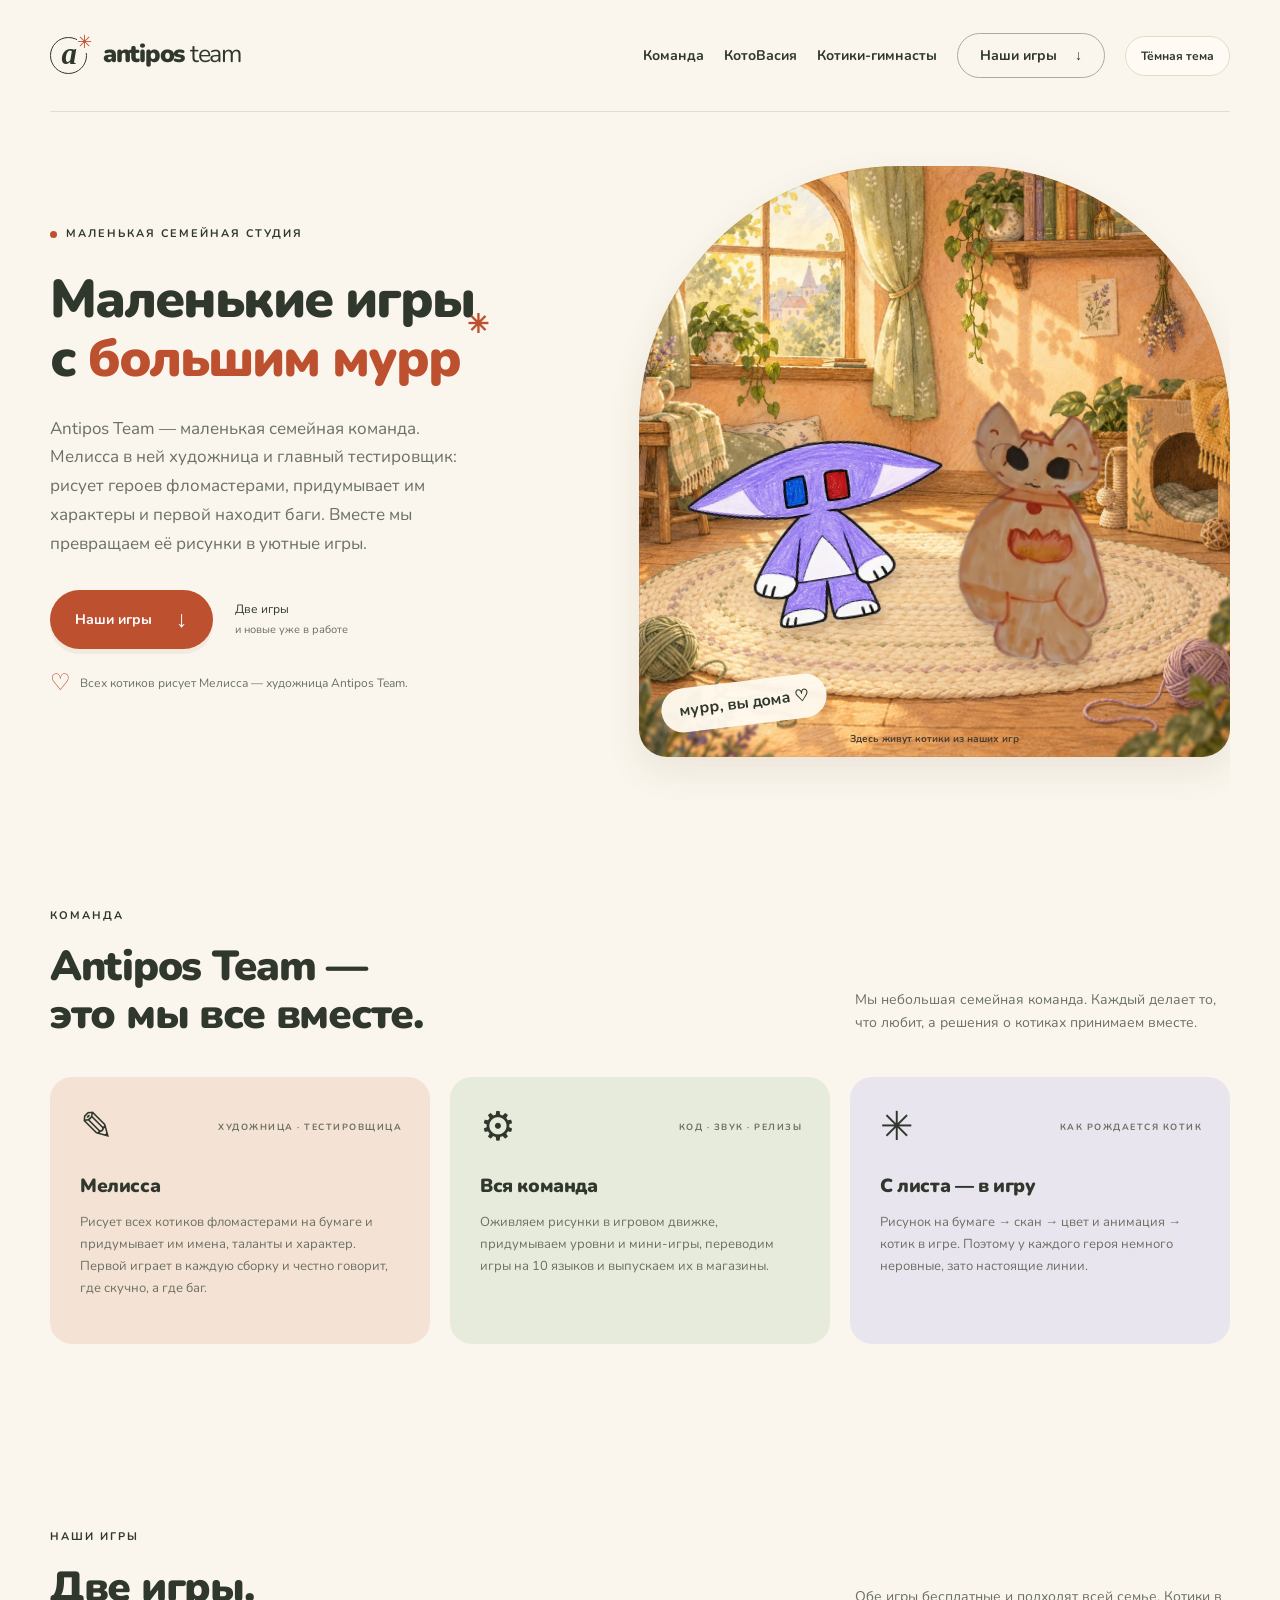
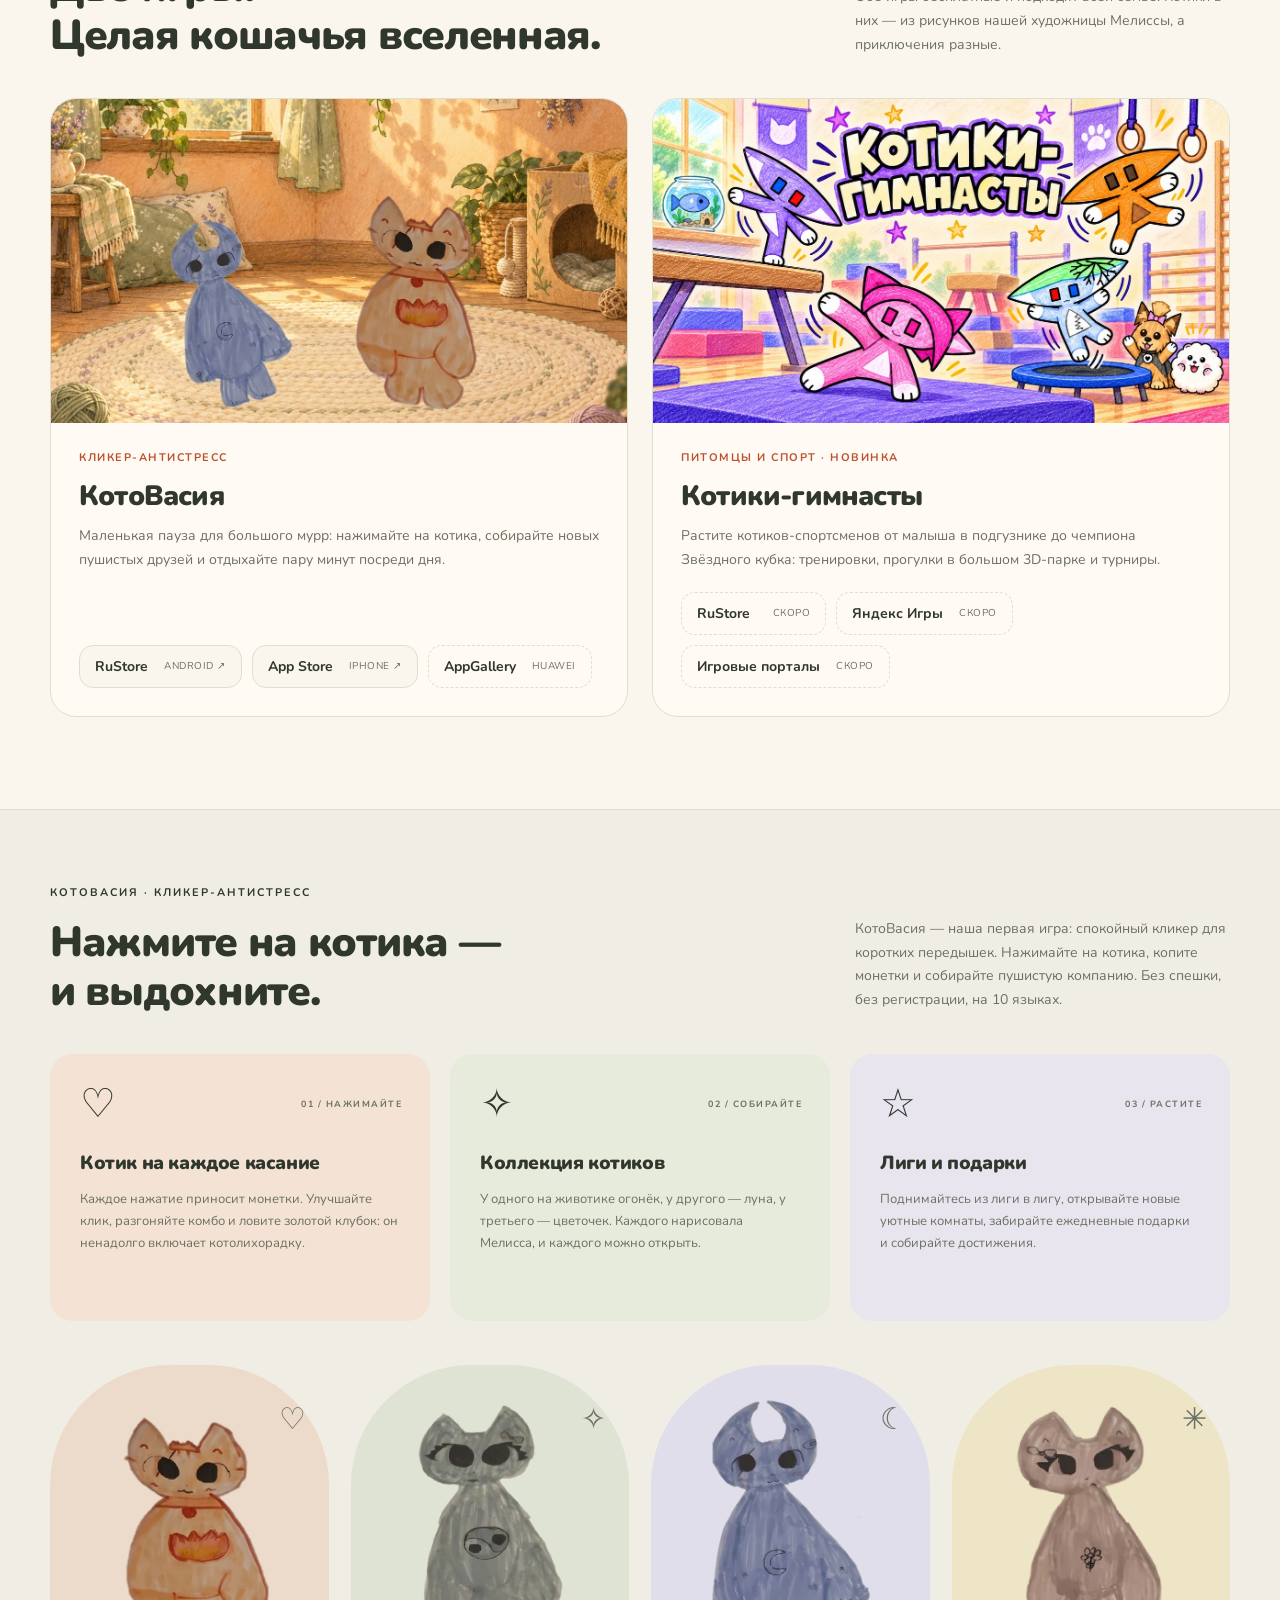
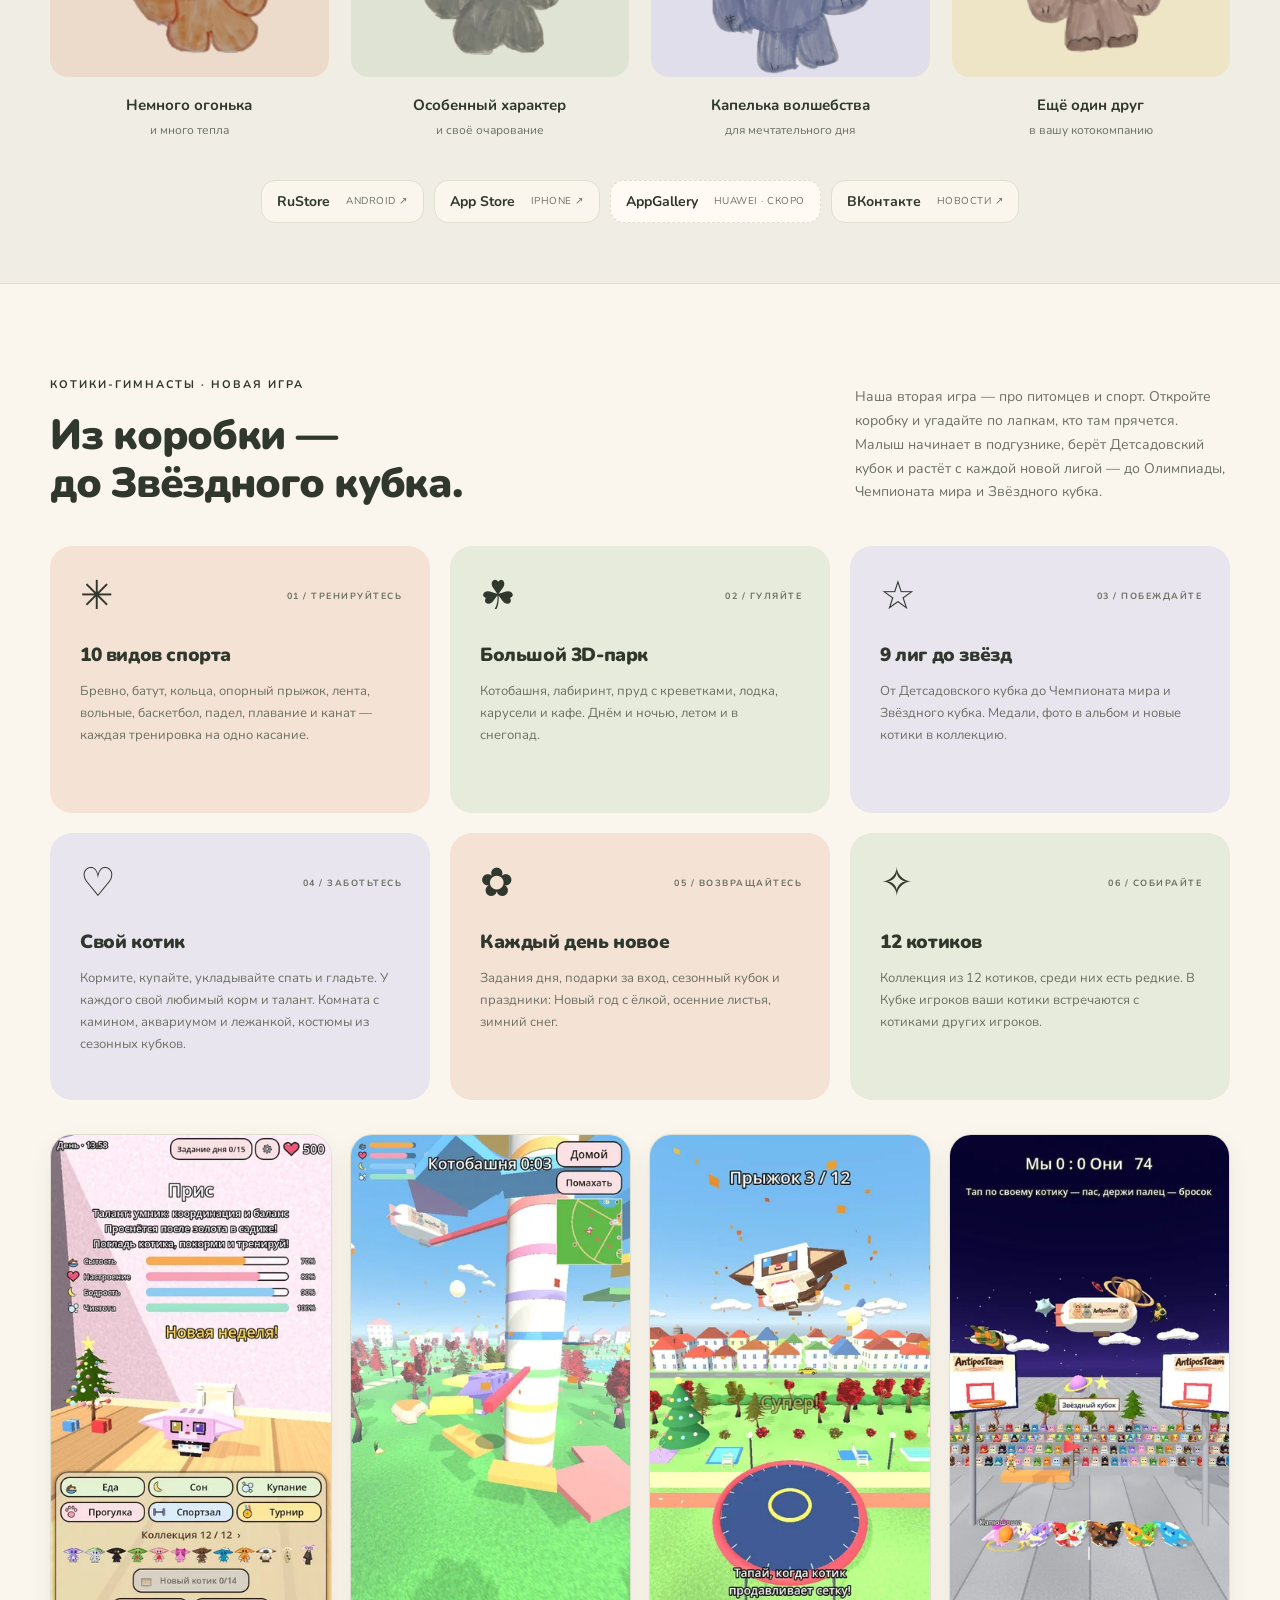
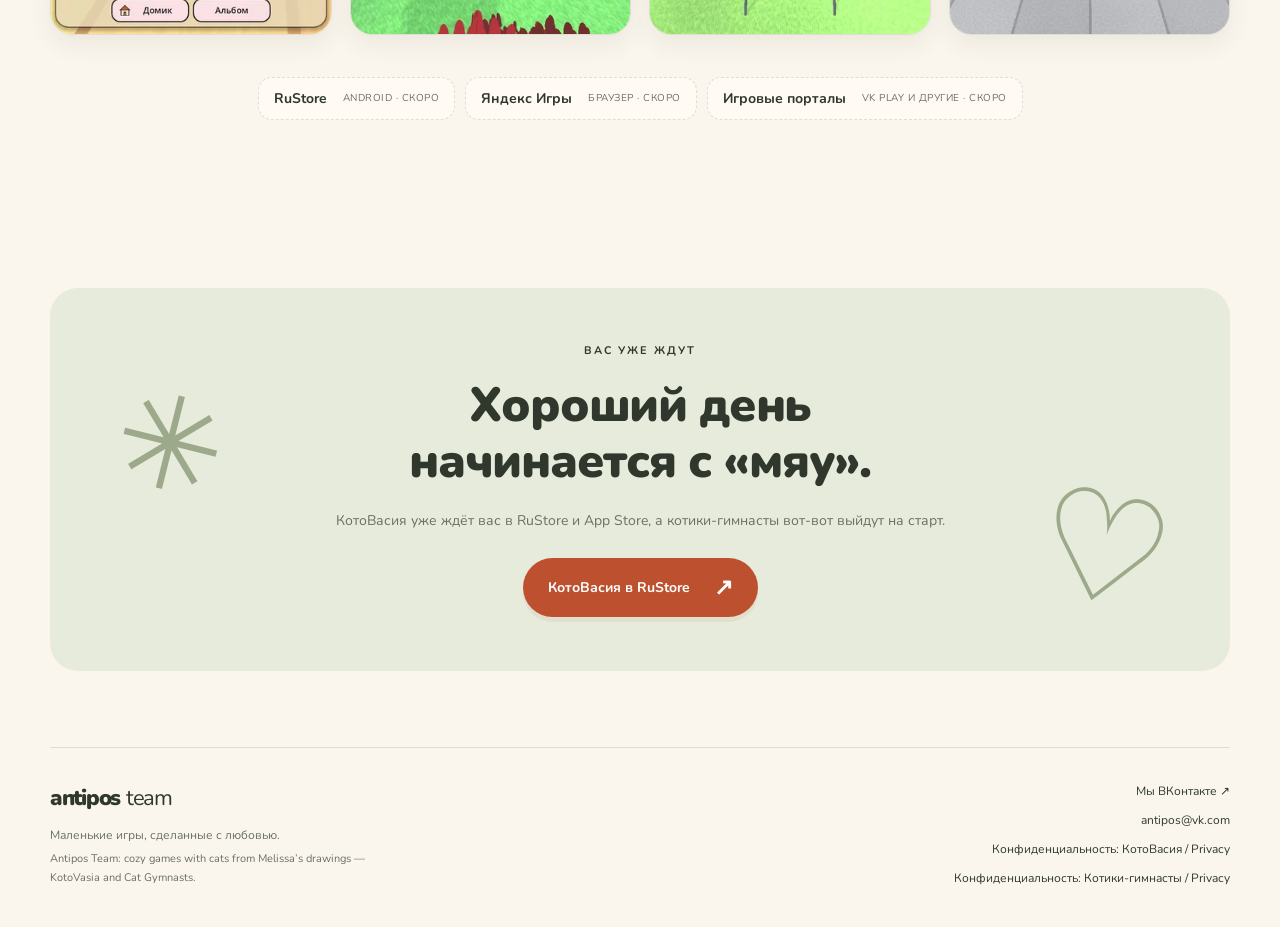
==== commit 918dd417: "Site: a team section with Melissa as the team's artist and tester; KotoVasia and Cat Gymnasts each g" ====
--- a/index.html
+++ b/index.html
@@ -3,38 +3,58 @@
 <head>
 <meta charset="utf-8"><meta name="viewport" content="width=device-width, initial-scale=1"><meta name="theme-color" content="#faf6ed">
 <title>Antipos Team — уютные игры с котиками Мелиссы</title>
-<meta name="description" content="Antipos Team — маленькая семейная команда. Мелисса рисует котиков, а мы превращаем рисунки в игры: КотоВасия и Котики-гимнасты.">
+<meta name="description" content="Antipos Team — маленькая семейная команда. Мелисса — наша художница и главный тестировщик: её котики живут в играх КотоВасия и Котики-гимнасты.">
 <meta property="og:title" content="Antipos Team — уютные игры с котиками Мелиссы"><meta property="og:description" content="КотоВасия и Котики-гимнасты: котики из рисунков Мелиссы, немного волшебства и много тепла."><meta property="og:image" content="https://antipos87.github.io/img/antipos-og.jpg"><meta property="og:url" content="https://antipos87.github.io/"><meta property="og:type" content="website">
-<link rel="icon" href="img/kotovasia.webp"><link rel="stylesheet" href="style.css?v=20261111-team2">
+<link rel="icon" href="img/kotovasia.webp"><link rel="stylesheet" href="style.css?v=20261111-team3">
 <script src="theme.js?v=1"></script>
 </head>
 <body>
 <a class="skip" href="#main">К содержимому</a>
-<header class="header wrap"><a class="brand" href="./" aria-label="Antipos Team — главная"><span class="brand-icon" aria-hidden="true">a<span>✳</span></span>antipos<span class="brand-team">team</span></a><nav aria-label="Главное меню"><a href="#kotovasia">КотоВасия</a><a href="#gymnasts">Котики-гимнасты</a><a class="nav-play" href="#games">Наши игры <span aria-hidden="true">↓</span></a><button class="theme-toggle" type="button" aria-pressed="false" hidden>Тёмная тема</button></nav></header>
+<header class="header wrap"><a class="brand" href="./" aria-label="Antipos Team — главная"><span class="brand-icon" aria-hidden="true">a<span>✳</span></span>antipos<span class="brand-team">team</span></a><nav aria-label="Главное меню"><a href="#team">Команда</a><a href="#kotovasia">КотоВасия</a><a href="#gymnasts">Котики-гимнасты</a><a class="nav-play" href="#games">Наши игры <span aria-hidden="true">↓</span></a><button class="theme-toggle" type="button" aria-pressed="false" hidden>Тёмная тема</button></nav></header>
 <main id="main">
 <section class="hero wrap" aria-labelledby="hero-title">
-<div class="hero-copy"><p class="eyebrow"><span class="dot"></span>МАЛЕНЬКАЯ СЕМЕЙНАЯ СТУДИЯ</p><h1 id="hero-title">Маленькие игры<br>с <span>большим мурр<span class="title-star" aria-hidden="true">✳</span></span></h1><p class="hero-description">Antipos Team — это семья и котики. Мелисса рисует героев фломастерами на бумаге, а мы вместе превращаем рисунки в уютные игры.</p><div class="hero-actions"><a class="button" href="#games">Наши игры <span aria-hidden="true">↓</span></a><span class="platform">Две игры<br><small>и новые уже в работе</small></span></div><div class="handmade"><span aria-hidden="true">♡</span> Каждого котика нарисовала Мелисса.</div></div>
+<div class="hero-copy"><p class="eyebrow"><span class="dot"></span>МАЛЕНЬКАЯ СЕМЕЙНАЯ СТУДИЯ</p><h1 id="hero-title">Маленькие игры<br>с <span>большим мурр<span class="title-star" aria-hidden="true">✳</span></span></h1><p class="hero-description">Antipos Team — маленькая семейная команда. Мелисса в ней художница и главный тестировщик: рисует героев фломастерами, придумывает им характеры и первой находит баги. Вместе мы превращаем её рисунки в уютные игры.</p><div class="hero-actions"><a class="button" href="#games">Наши игры <span aria-hidden="true">↓</span></a><span class="platform">Две игры<br><small>и новые уже в работе</small></span></div><div class="handmade"><span aria-hidden="true">♡</span> Всех котиков рисует Мелисса — художница Antipos Team.</div></div>
 <div class="hero-art room-art"><img class="room-background" src="img/cozy-room-v1.webp" alt="Солнечная комната с клубками, мягким ковром и кошачьим домиком" width="1200" height="1200" fetchpriority="high"><img class="hero-cat cat-back" src="img/gym-violet.webp" alt="Сиреневый котик-гимнаст" width="900" height="633"><img class="hero-cat cat-front" src="img/cat_1.webp" alt="Рыжий котик из КотоВасии с огоньком на животе" width="1024" height="1024"><span class="hello-note">мурр, вы дома ♡</span><span class="room-label">Здесь живут котики из наших игр</span></div>
 </section>
 
-<section class="section wrap" id="games" aria-labelledby="games-title"><div class="section-heading"><div><p class="eyebrow">НАШИ ИГРЫ</p><h2 id="games-title">Две игры.<br>Целая кошачья вселенная.</h2></div><p>Обе игры бесплатные и подходят всей семье. Котики в них нарисованы Мелиссой, а приключения разные.</p></div>
+<section class="section wrap" id="team" aria-labelledby="team-title"><div class="section-heading"><div><p class="eyebrow">КОМАНДА</p><h2 id="team-title">Antipos Team —<br>это мы все вместе.</h2></div><p>Мы небольшая семейная команда. Каждый делает то, что любит, а решения о котиках принимаем вместе.</p></div>
+<div class="features">
+<article class="feature peach"><span class="feature-icon" aria-hidden="true">✎</span><span class="feature-number">ХУДОЖНИЦА · ТЕСТИРОВЩИЦА</span><h3>Мелисса</h3><p>Рисует всех котиков фломастерами на бумаге и придумывает им имена, таланты и характер. Первой играет в каждую сборку и честно говорит, где скучно, а где баг.</p></article>
+<article class="feature sage"><span class="feature-icon" aria-hidden="true">⚙</span><span class="feature-number">КОД · ЗВУК · РЕЛИЗЫ</span><h3>Вся команда</h3><p>Оживляем рисунки в игровом движке, придумываем уровни и мини-игры, переводим игры на 10 языков и выпускаем их в магазины.</p></article>
+<article class="feature lilac"><span class="feature-icon" aria-hidden="true">✳</span><span class="feature-number">КАК РОЖДАЕТСЯ КОТИК</span><h3>С листа — в игру</h3><p>Рисунок на бумаге → скан → цвет и анимация → котик в игре. Поэтому у каждого героя немного неровные, зато настоящие линии.</p></article>
+</div></section>
+
+<section class="section wrap" id="games" aria-labelledby="games-title"><div class="section-heading"><div><p class="eyebrow">НАШИ ИГРЫ</p><h2 id="games-title">Две игры.<br>Целая кошачья вселенная.</h2></div><p>Обе игры бесплатные и подходят всей семье. Котики в них — из рисунков нашей художницы Мелиссы, а приключения разные.</p></div>
 <div class="games">
 <article class="game-card"><a class="game-cover" href="#kotovasia"><img src="img/kotovasia-card.webp" alt="Котики КотоВасии в уютной комнате" loading="lazy" width="1254" height="705"></a><div class="game-body"><p class="game-tag">Кликер-антистресс</p><h3>КотоВасия</h3><p>Маленькая пауза для большого мурр: нажимайте на котика, собирайте новых пушистых друзей и отдыхайте пару минут посреди дня.</p><div class="store-links" aria-label="Где играть в КотоВасию"><a class="store-link" href="https://www.rustore.ru/catalog/app/com.antipostm.kotovasia"><strong>RuStore</strong><span>Android ↗</span></a><a class="store-link" href="https://apps.apple.com/ru/app/%D0%BA%D0%BE%D1%82%D0%BE%D0%B2%D0%B0%D1%81%D0%B8%D1%8F-%D0%BA%D0%BB%D0%B8%D0%BA%D0%B5%D1%80-%D0%B0%D0%BD%D1%82%D0%B8%D1%81%D1%82%D1%80%D0%B5%D1%81%D1%81/id6816486592"><strong>App Store</strong><span>iPhone ↗</span></a><span class="store-soon"><strong>AppGallery</strong><span>Huawei</span></span></div></div></article>
 <article class="game-card"><a class="game-cover" href="#gymnasts"><img src="img/gymnasts-banner.webp" alt="Котики-гимнасты в спортзале: бревно, кольца и батут" loading="lazy" width="1254" height="705"></a><div class="game-body"><p class="game-tag">Питомцы и спорт · новинка</p><h3>Котики-гимнасты</h3><p>Растите котиков-спортсменов от малыша в подгузнике до чемпиона Звёздного кубка: тренировки, прогулки в большом 3D-парке и турниры.</p><div class="store-links" aria-label="Где будут Котики-гимнасты"><span class="store-soon"><strong>RuStore</strong><span>Скоро</span></span><span class="store-soon"><strong>Яндекс Игры</strong><span>Скоро</span></span><span class="store-soon"><strong>Игровые порталы</strong><span>Скоро</span></span></div></div></article>
 </div></section>
 
-<section class="cats-section" id="kotovasia" aria-labelledby="cats-title"><div class="wrap"><div class="section-heading"><div><p class="eyebrow">КОТОВАСИЯ · НАША ПУШИСТАЯ КОМПАНИЯ</p><h2 id="cats-title">Такие разные.<br>Такие любимые.</h2></div><p>У одного на животике огонёк, у другого — луна. Загляните в КотоВасию, чтобы познакомиться со всеми.</p></div><div class="cat-gallery">
+<section class="cats-section" id="kotovasia" aria-labelledby="cats-title"><div class="wrap"><div class="section-heading"><div><p class="eyebrow">КОТОВАСИЯ · КЛИКЕР-АНТИСТРЕСС</p><h2 id="cats-title">Нажмите на котика —<br>и выдохните.</h2></div><p>КотоВасия — наша первая игра: спокойный кликер для коротких передышек. Нажимайте на котика, копите монетки и собирайте пушистую компанию. Без спешки, без регистрации, на 10 языках.</p></div>
+<div class="features">
+<article class="feature peach"><span class="feature-icon" aria-hidden="true">♡</span><span class="feature-number">01 / НАЖИМАЙТЕ</span><h3>Котик на каждое касание</h3><p>Каждое нажатие приносит монетки. Улучшайте клик, разгоняйте комбо и ловите золотой клубок: он ненадолго включает котолихорадку.</p></article>
+<article class="feature sage"><span class="feature-icon" aria-hidden="true">✧</span><span class="feature-number">02 / СОБИРАЙТЕ</span><h3>Коллекция котиков</h3><p>У одного на животике огонёк, у другого — луна, у третьего — цветочек. Каждого нарисовала Мелисса, и каждого можно открыть.</p></article>
+<article class="feature lilac"><span class="feature-icon" aria-hidden="true">☆</span><span class="feature-number">03 / РАСТИТЕ</span><h3>Лиги и подарки</h3><p>Поднимайтесь из лиги в лигу, открывайте новые уютные комнаты, забирайте ежедневные подарки и собирайте достижения.</p></article>
+</div>
+<div class="cat-gallery">
 <figure><div class="cat-portrait portrait-peach"><span aria-hidden="true">♡</span><img src="img/cat_1.webp" alt="Рыжий котик с нарисованным огоньком" loading="lazy" width="1024" height="1024"></div><figcaption>Немного огонька<span>и много тепла</span></figcaption></figure>
 <figure><div class="cat-portrait portrait-sage"><span aria-hidden="true">✧</span><img src="img/cat_2.webp" alt="Котик из коллекции КотоВасии" loading="lazy" width="1024" height="1024"></div><figcaption>Особенный характер<span>и своё очарование</span></figcaption></figure>
 <figure><div class="cat-portrait portrait-lilac"><span aria-hidden="true">☾</span><img src="img/cat_4.webp" alt="Синий котик с луной" loading="lazy" width="1024" height="1024"></div><figcaption>Капелька волшебства<span>для мечтательного дня</span></figcaption></figure>
 <figure><div class="cat-portrait portrait-yellow"><span aria-hidden="true">✳</span><img src="img/cat_3.webp" alt="Котик с цветочком, нарисованный от руки" loading="lazy" width="1024" height="1024"></div><figcaption>Ещё один друг<span>в вашу котокомпанию</span></figcaption></figure>
-</div></div></section>
+</div>
+<div class="store-links section-links" aria-label="Где играть в КотоВасию"><a class="store-link" href="https://www.rustore.ru/catalog/app/com.antipostm.kotovasia"><strong>RuStore</strong><span>Android ↗</span></a><a class="store-link" href="https://apps.apple.com/ru/app/%D0%BA%D0%BE%D1%82%D0%BE%D0%B2%D0%B0%D1%81%D0%B8%D1%8F-%D0%BA%D0%BB%D0%B8%D0%BA%D0%B5%D1%80-%D0%B0%D0%BD%D1%82%D0%B8%D1%81%D1%82%D1%80%D0%B5%D1%81%D1%81/id6816486592"><strong>App Store</strong><span>iPhone ↗</span></a><span class="store-soon"><strong>AppGallery</strong><span>Huawei · скоро</span></span><a class="store-link" href="https://vk.ru/kotovasia.clicker"><strong>ВКонтакте</strong><span>Новости ↗</span></a></div>
+</div></section>
 
-<section class="section wrap" id="gymnasts" aria-labelledby="gym-title"><div class="section-heading"><div><p class="eyebrow">КОТИКИ-ГИМНАСТЫ · НОВАЯ ИГРА</p><h2 id="gym-title">Из коробки —<br>до Звёздного кубка.</h2></div><p>Откройте коробку и угадайте по лапкам, кто там прячется. Дальше — забота, тренировки и первые медали в Детсадовском кубке.</p></div>
+<section class="section wrap" id="gymnasts" aria-labelledby="gym-title"><div class="section-heading"><div><p class="eyebrow">КОТИКИ-ГИМНАСТЫ · НОВАЯ ИГРА</p><h2 id="gym-title">Из коробки —<br>до Звёздного кубка.</h2></div><p>Наша вторая игра — про питомцев и спорт. Откройте коробку и угадайте по лапкам, кто там прячется. Малыш начинает в подгузнике, берёт Детсадовский кубок и растёт с каждой новой лигой — до Олимпиады, Чемпионата мира и Звёздного кубка.</p></div>
 <div class="features">
 <article class="feature peach"><span class="feature-icon" aria-hidden="true">✳</span><span class="feature-number">01 / ТРЕНИРУЙТЕСЬ</span><h3>10 видов спорта</h3><p>Бревно, батут, кольца, опорный прыжок, лента, вольные, баскетбол, падел, плавание и канат — каждая тренировка на одно касание.</p></article>
 <article class="feature sage"><span class="feature-icon" aria-hidden="true">☘</span><span class="feature-number">02 / ГУЛЯЙТЕ</span><h3>Большой 3D-парк</h3><p>Котобашня, лабиринт, пруд с креветками, лодка, карусели и кафе. Днём и ночью, летом и в снегопад.</p></article>
 <article class="feature lilac"><span class="feature-icon" aria-hidden="true">☆</span><span class="feature-number">03 / ПОБЕЖДАЙТЕ</span><h3>9 лиг до звёзд</h3><p>От Детсадовского кубка до Чемпионата мира и Звёздного кубка. Медали, фото в альбом и новые котики в коллекцию.</p></article>
+</div>
+<div class="features">
+<article class="feature lilac"><span class="feature-icon" aria-hidden="true">♡</span><span class="feature-number">04 / ЗАБОТЬТЕСЬ</span><h3>Свой котик</h3><p>Кормите, купайте, укладывайте спать и гладьте. У каждого свой любимый корм и талант. Комната с камином, аквариумом и лежанкой, костюмы из сезонных кубков.</p></article>
+<article class="feature peach"><span class="feature-icon" aria-hidden="true">✿</span><span class="feature-number">05 / ВОЗВРАЩАЙТЕСЬ</span><h3>Каждый день новое</h3><p>Задания дня, подарки за вход, сезонный кубок и праздники: Новый год с ёлкой, осенние листья, зимний снег.</p></article>
+<article class="feature sage"><span class="feature-icon" aria-hidden="true">✧</span><span class="feature-number">06 / СОБИРАЙТЕ</span><h3>12 котиков</h3><p>Коллекция из 12 котиков, среди них есть редкие. В Кубке игроков ваши котики встречаются с котиками других игроков.</p></article>
 </div>
 <div class="shots" aria-label="Скриншоты Котиков-гимнастов">
 <img src="img/gym-shot-1.webp" alt="Котик в уютной комнате с камином" loading="lazy" width="360" height="640">
@@ -42,7 +62,7 @@
 <img src="img/gym-shot-3.webp" alt="Прыжки на батуте" loading="lazy" width="360" height="640">
 <img src="img/gym-shot-4.webp" alt="Звёздный кубок: баскетбол среди звёзд" loading="lazy" width="360" height="640">
 </div>
-<p class="gallery-note">Скоро в RuStore, на Яндекс Играх и игровых порталах <span aria-hidden="true">♡</span></p>
+<div class="store-links section-links" aria-label="Где будут Котики-гимнасты"><span class="store-soon"><strong>RuStore</strong><span>Android · скоро</span></span><span class="store-soon"><strong>Яндекс Игры</strong><span>Браузер · скоро</span></span><span class="store-soon"><strong>Игровые порталы</strong><span>VK Play и другие · скоро</span></span></div>
 </section>
 
 <section class="wrap final-section" aria-labelledby="invite-title"><div class="invitation"><span class="invite-star" aria-hidden="true">✳</span><p class="eyebrow">ВАС УЖЕ ЖДУТ</p><h2 id="invite-title">Хороший день<br>начинается с «мяу».</h2><p>КотоВасия уже ждёт вас в RuStore и App Store, а котики-гимнасты вот-вот выйдут на старт.</p><a class="button" href="https://www.rustore.ru/catalog/app/com.antipostm.kotovasia">КотоВасия в RuStore <span aria-hidden="true">↗</span></a><span class="invite-heart" aria-hidden="true">♡</span></div></section>
--- a/style.css
+++ b/style.css
@@ -59,3 +59,6 @@
 @media(max-width:1050px){.game-body{padding:22px}.game-body h3{font-size:25px}}
 @media(max-width:760px){.games{grid-template-columns:1fr;gap:18px}.game-body h3{font-size:24px}.store-link{min-width:140px;padding:10px 12px}.shots{grid-template-columns:repeat(2,1fr);gap:12px;margin-top:24px}.shots img{border-radius:18px}}
 @media(max-width:360px){.store-link{min-width:0;flex:1;gap:10px;padding:10px}.store-link strong{font-size:12px}}
+
+.features+.features{margin-top:20px}.features+.cat-gallery{margin-top:44px}.section-links{justify-content:center;margin-top:34px}
+@media(max-width:760px){.features+.features{margin-top:14px}.features+.cat-gallery{margin-top:30px}}
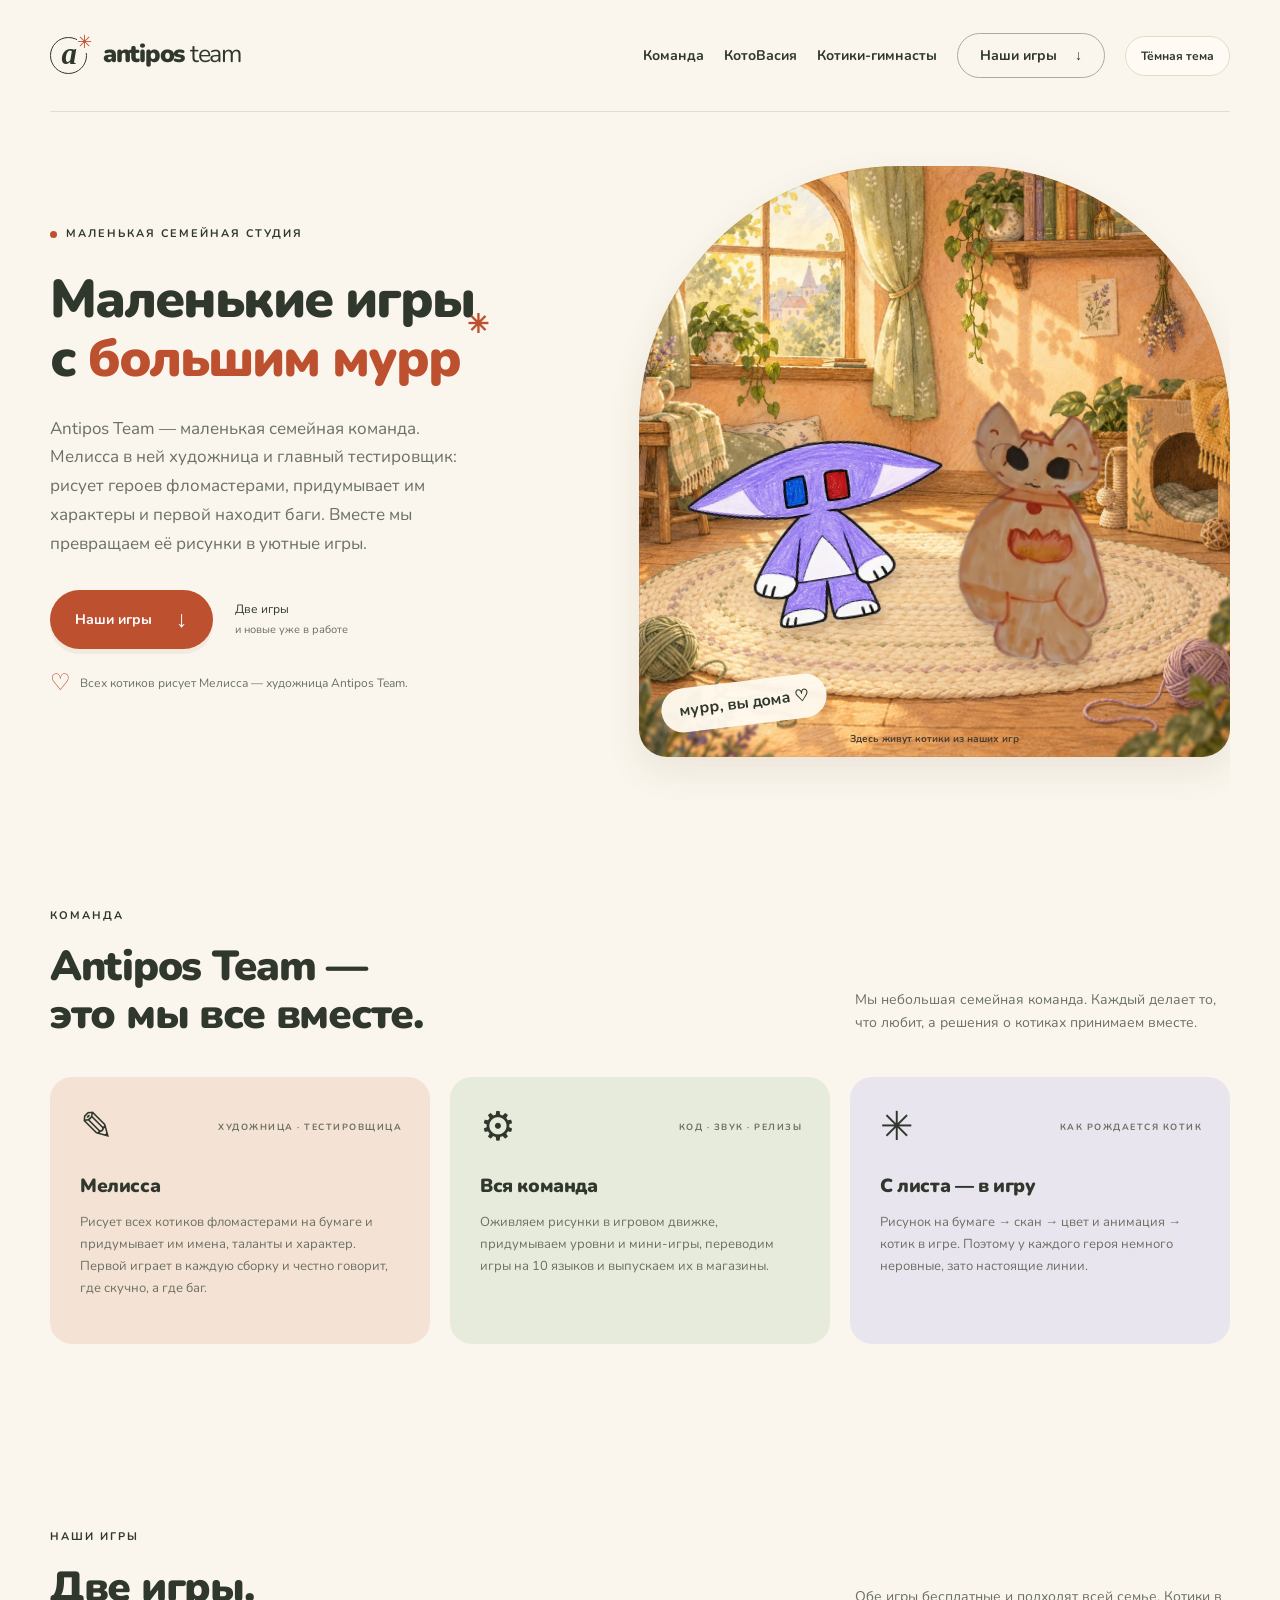
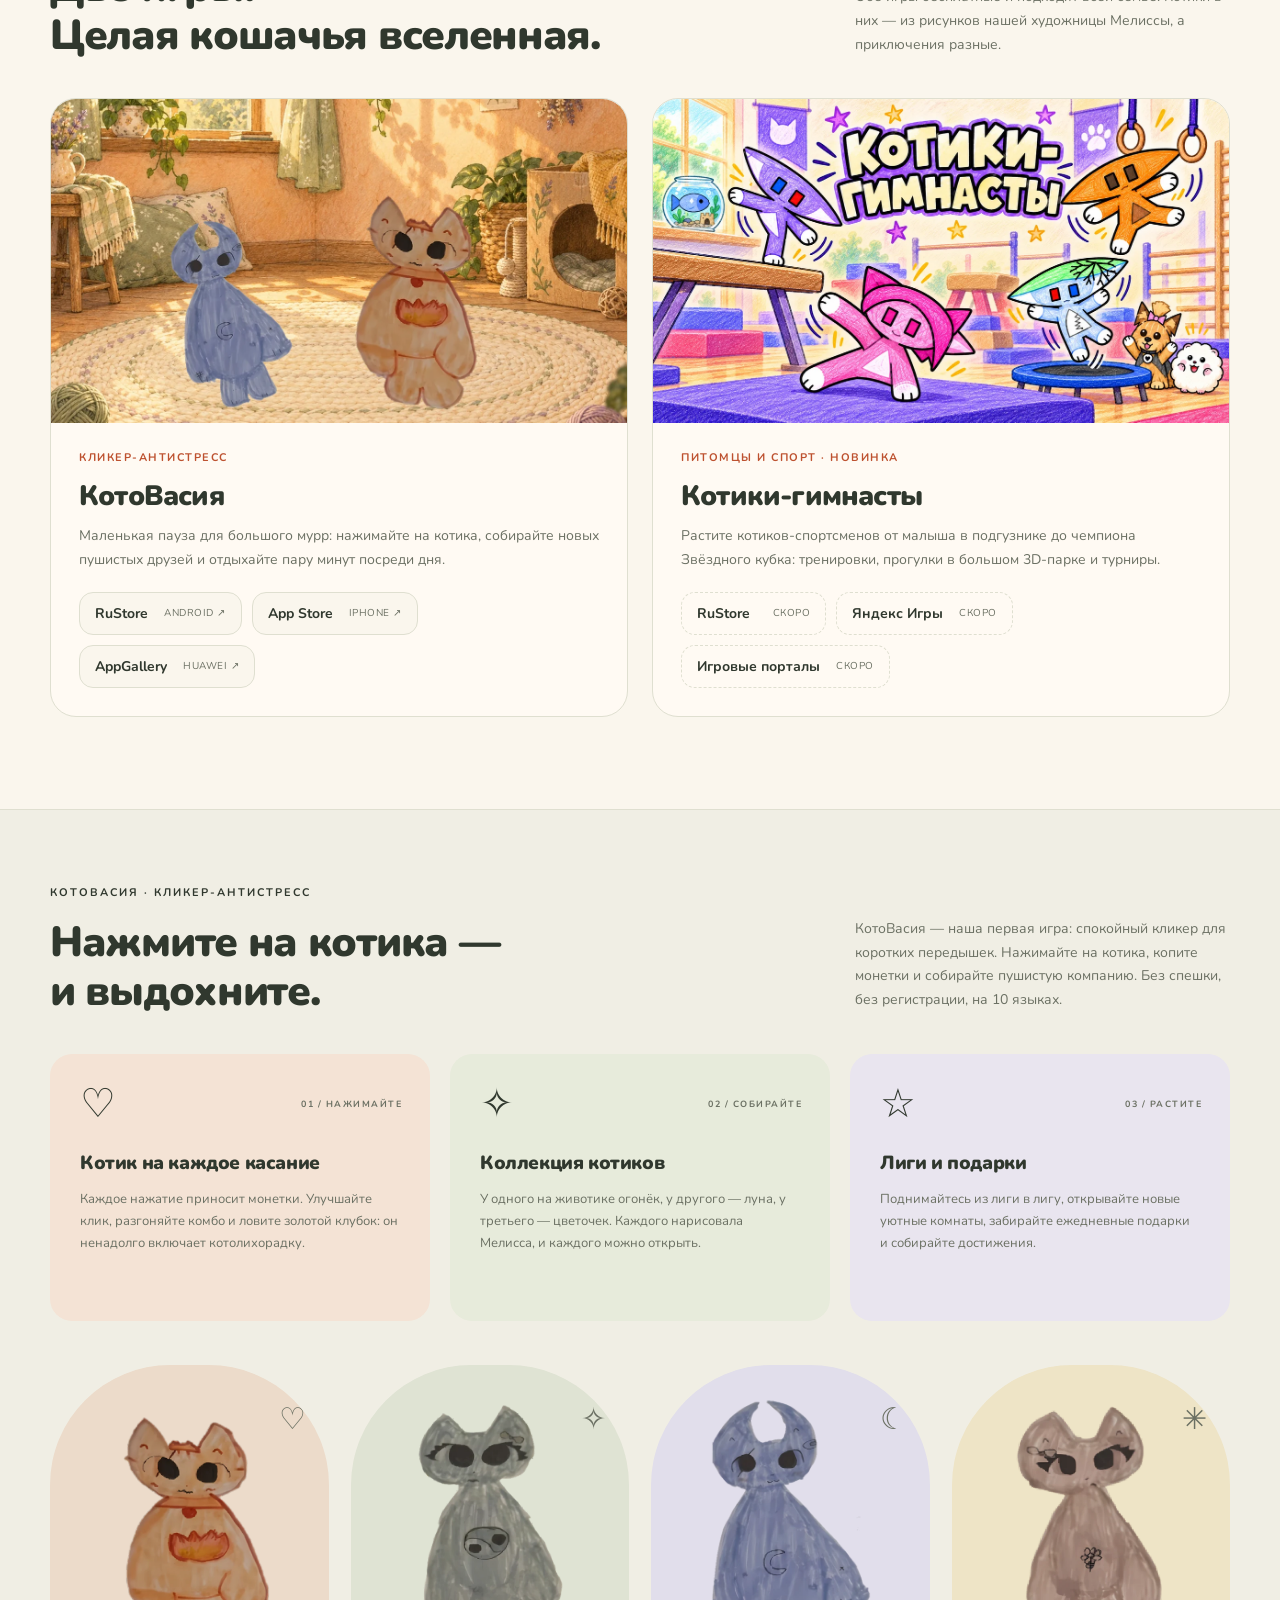
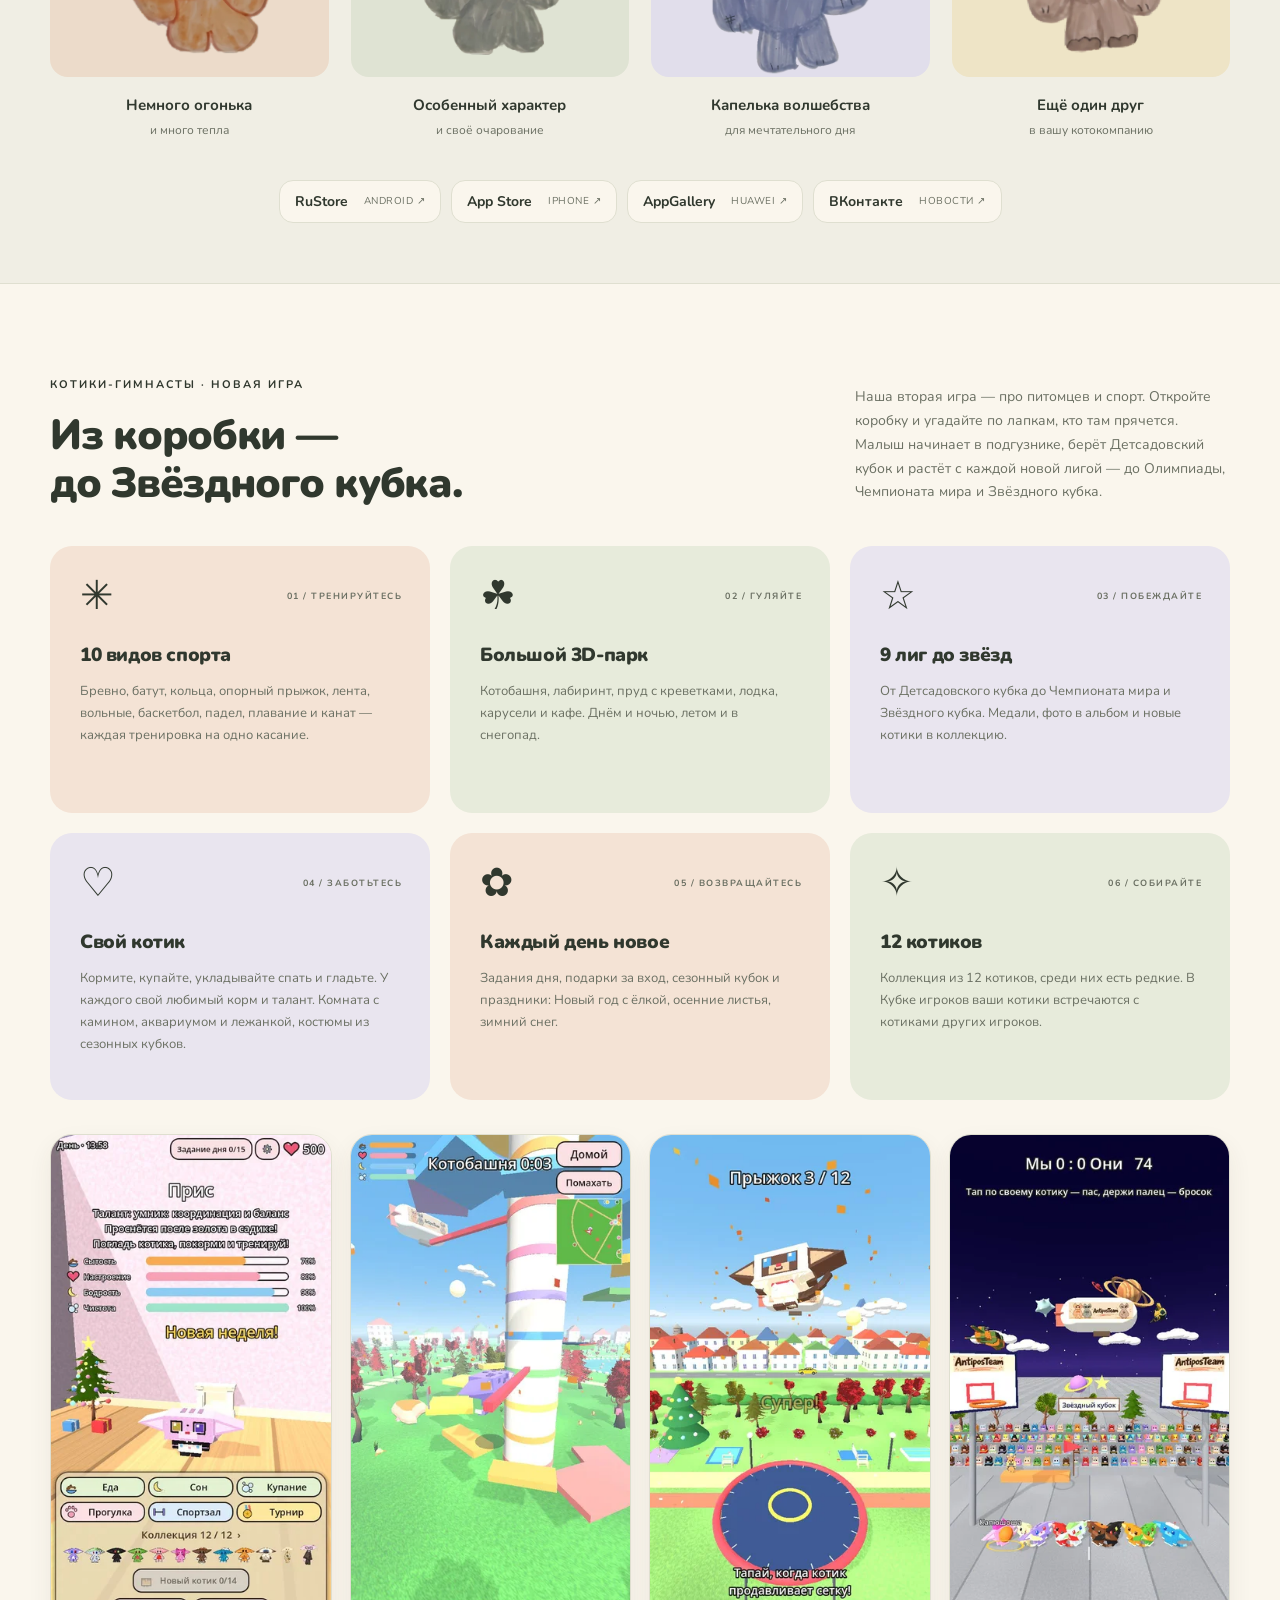
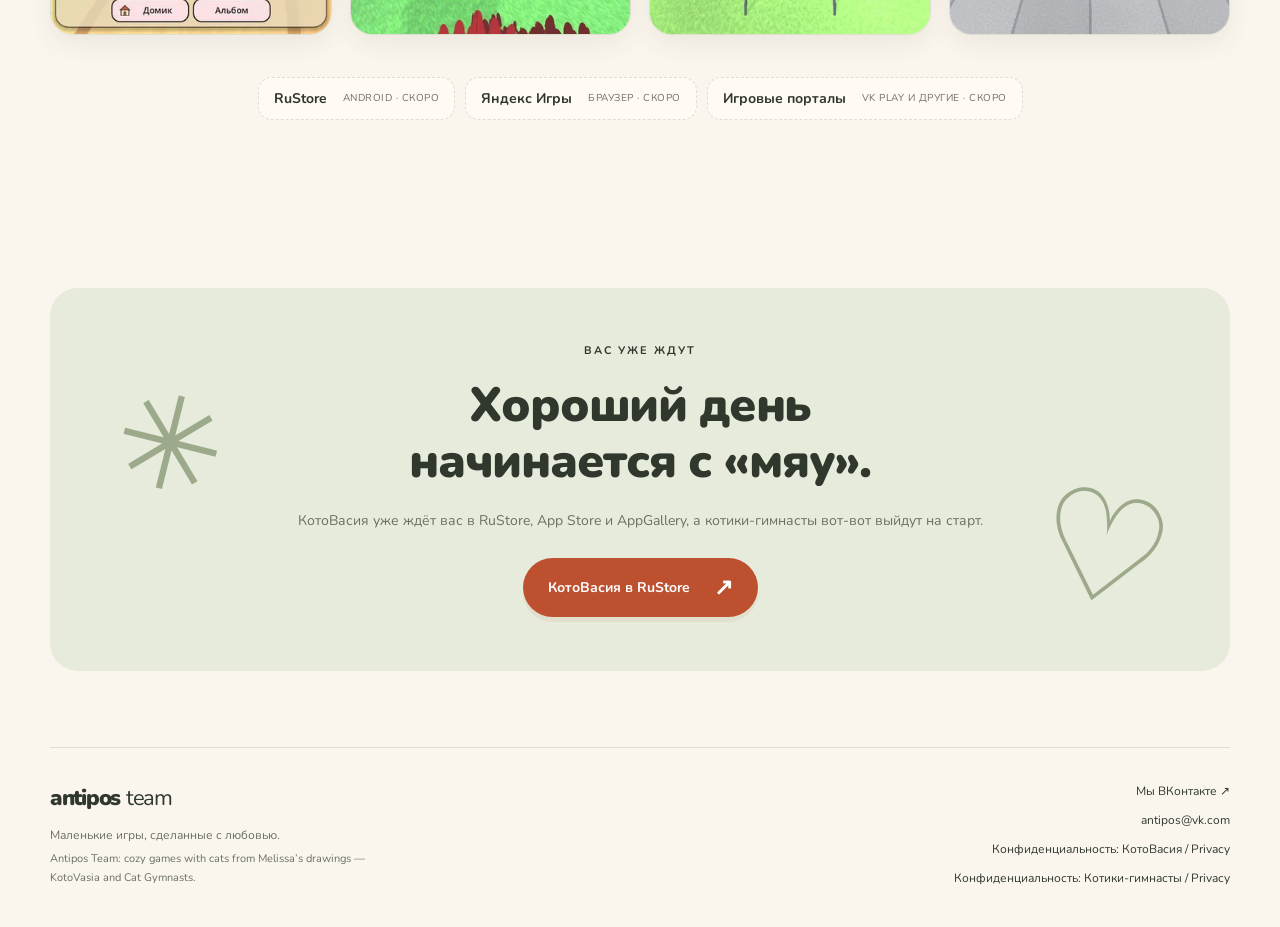
==== commit 072d9924: "Site: KotoVasia's AppGallery link (C119115179) in place of the 'soon' plaques Co-Authored-By: Claude" ====
--- a/index.html
+++ b/index.html
@@ -26,7 +26,7 @@
 
 <section class="section wrap" id="games" aria-labelledby="games-title"><div class="section-heading"><div><p class="eyebrow">НАШИ ИГРЫ</p><h2 id="games-title">Две игры.<br>Целая кошачья вселенная.</h2></div><p>Обе игры бесплатные и подходят всей семье. Котики в них — из рисунков нашей художницы Мелиссы, а приключения разные.</p></div>
 <div class="games">
-<article class="game-card"><a class="game-cover" href="#kotovasia"><img src="img/kotovasia-card.webp" alt="Котики КотоВасии в уютной комнате" loading="lazy" width="1254" height="705"></a><div class="game-body"><p class="game-tag">Кликер-антистресс</p><h3>КотоВасия</h3><p>Маленькая пауза для большого мурр: нажимайте на котика, собирайте новых пушистых друзей и отдыхайте пару минут посреди дня.</p><div class="store-links" aria-label="Где играть в КотоВасию"><a class="store-link" href="https://www.rustore.ru/catalog/app/com.antipostm.kotovasia"><strong>RuStore</strong><span>Android ↗</span></a><a class="store-link" href="https://apps.apple.com/ru/app/%D0%BA%D0%BE%D1%82%D0%BE%D0%B2%D0%B0%D1%81%D0%B8%D1%8F-%D0%BA%D0%BB%D0%B8%D0%BA%D0%B5%D1%80-%D0%B0%D0%BD%D1%82%D0%B8%D1%81%D1%82%D1%80%D0%B5%D1%81%D1%81/id6816486592"><strong>App Store</strong><span>iPhone ↗</span></a><span class="store-soon"><strong>AppGallery</strong><span>Huawei</span></span></div></div></article>
+<article class="game-card"><a class="game-cover" href="#kotovasia"><img src="img/kotovasia-card.webp" alt="Котики КотоВасии в уютной комнате" loading="lazy" width="1254" height="705"></a><div class="game-body"><p class="game-tag">Кликер-антистресс</p><h3>КотоВасия</h3><p>Маленькая пауза для большого мурр: нажимайте на котика, собирайте новых пушистых друзей и отдыхайте пару минут посреди дня.</p><div class="store-links" aria-label="Где играть в КотоВасию"><a class="store-link" href="https://www.rustore.ru/catalog/app/com.antipostm.kotovasia"><strong>RuStore</strong><span>Android ↗</span></a><a class="store-link" href="https://apps.apple.com/ru/app/%D0%BA%D0%BE%D1%82%D0%BE%D0%B2%D0%B0%D1%81%D0%B8%D1%8F-%D0%BA%D0%BB%D0%B8%D0%BA%D0%B5%D1%80-%D0%B0%D0%BD%D1%82%D0%B8%D1%81%D1%82%D1%80%D0%B5%D1%81%D1%81/id6816486592"><strong>App Store</strong><span>iPhone ↗</span></a><a class="store-link" href="https://appgallery.huawei.com/app/C119115179"><strong>AppGallery</strong><span>Huawei ↗</span></a></div></div></article>
 <article class="game-card"><a class="game-cover" href="#gymnasts"><img src="img/gymnasts-banner.webp" alt="Котики-гимнасты в спортзале: бревно, кольца и батут" loading="lazy" width="1254" height="705"></a><div class="game-body"><p class="game-tag">Питомцы и спорт · новинка</p><h3>Котики-гимнасты</h3><p>Растите котиков-спортсменов от малыша в подгузнике до чемпиона Звёздного кубка: тренировки, прогулки в большом 3D-парке и турниры.</p><div class="store-links" aria-label="Где будут Котики-гимнасты"><span class="store-soon"><strong>RuStore</strong><span>Скоро</span></span><span class="store-soon"><strong>Яндекс Игры</strong><span>Скоро</span></span><span class="store-soon"><strong>Игровые порталы</strong><span>Скоро</span></span></div></div></article>
 </div></section>
 
@@ -42,7 +42,7 @@
 <figure><div class="cat-portrait portrait-lilac"><span aria-hidden="true">☾</span><img src="img/cat_4.webp" alt="Синий котик с луной" loading="lazy" width="1024" height="1024"></div><figcaption>Капелька волшебства<span>для мечтательного дня</span></figcaption></figure>
 <figure><div class="cat-portrait portrait-yellow"><span aria-hidden="true">✳</span><img src="img/cat_3.webp" alt="Котик с цветочком, нарисованный от руки" loading="lazy" width="1024" height="1024"></div><figcaption>Ещё один друг<span>в вашу котокомпанию</span></figcaption></figure>
 </div>
-<div class="store-links section-links" aria-label="Где играть в КотоВасию"><a class="store-link" href="https://www.rustore.ru/catalog/app/com.antipostm.kotovasia"><strong>RuStore</strong><span>Android ↗</span></a><a class="store-link" href="https://apps.apple.com/ru/app/%D0%BA%D0%BE%D1%82%D0%BE%D0%B2%D0%B0%D1%81%D0%B8%D1%8F-%D0%BA%D0%BB%D0%B8%D0%BA%D0%B5%D1%80-%D0%B0%D0%BD%D1%82%D0%B8%D1%81%D1%82%D1%80%D0%B5%D1%81%D1%81/id6816486592"><strong>App Store</strong><span>iPhone ↗</span></a><span class="store-soon"><strong>AppGallery</strong><span>Huawei · скоро</span></span><a class="store-link" href="https://vk.ru/kotovasia.clicker"><strong>ВКонтакте</strong><span>Новости ↗</span></a></div>
+<div class="store-links section-links" aria-label="Где играть в КотоВасию"><a class="store-link" href="https://www.rustore.ru/catalog/app/com.antipostm.kotovasia"><strong>RuStore</strong><span>Android ↗</span></a><a class="store-link" href="https://apps.apple.com/ru/app/%D0%BA%D0%BE%D1%82%D0%BE%D0%B2%D0%B0%D1%81%D0%B8%D1%8F-%D0%BA%D0%BB%D0%B8%D0%BA%D0%B5%D1%80-%D0%B0%D0%BD%D1%82%D0%B8%D1%81%D1%82%D1%80%D0%B5%D1%81%D1%81/id6816486592"><strong>App Store</strong><span>iPhone ↗</span></a><a class="store-link" href="https://appgallery.huawei.com/app/C119115179"><strong>AppGallery</strong><span>Huawei ↗</span></a><a class="store-link" href="https://vk.ru/kotovasia.clicker"><strong>ВКонтакте</strong><span>Новости ↗</span></a></div>
 </div></section>
 
 <section class="section wrap" id="gymnasts" aria-labelledby="gym-title"><div class="section-heading"><div><p class="eyebrow">КОТИКИ-ГИМНАСТЫ · НОВАЯ ИГРА</p><h2 id="gym-title">Из коробки —<br>до Звёздного кубка.</h2></div><p>Наша вторая игра — про питомцев и спорт. Откройте коробку и угадайте по лапкам, кто там прячется. Малыш начинает в подгузнике, берёт Детсадовский кубок и растёт с каждой новой лигой — до Олимпиады, Чемпионата мира и Звёздного кубка.</p></div>
@@ -65,7 +65,7 @@
 <div class="store-links section-links" aria-label="Где будут Котики-гимнасты"><span class="store-soon"><strong>RuStore</strong><span>Android · скоро</span></span><span class="store-soon"><strong>Яндекс Игры</strong><span>Браузер · скоро</span></span><span class="store-soon"><strong>Игровые порталы</strong><span>VK Play и другие · скоро</span></span></div>
 </section>
 
-<section class="wrap final-section" aria-labelledby="invite-title"><div class="invitation"><span class="invite-star" aria-hidden="true">✳</span><p class="eyebrow">ВАС УЖЕ ЖДУТ</p><h2 id="invite-title">Хороший день<br>начинается с «мяу».</h2><p>КотоВасия уже ждёт вас в RuStore и App Store, а котики-гимнасты вот-вот выйдут на старт.</p><a class="button" href="https://www.rustore.ru/catalog/app/com.antipostm.kotovasia">КотоВасия в RuStore <span aria-hidden="true">↗</span></a><span class="invite-heart" aria-hidden="true">♡</span></div></section>
+<section class="wrap final-section" aria-labelledby="invite-title"><div class="invitation"><span class="invite-star" aria-hidden="true">✳</span><p class="eyebrow">ВАС УЖЕ ЖДУТ</p><h2 id="invite-title">Хороший день<br>начинается с «мяу».</h2><p>КотоВасия уже ждёт вас в RuStore, App Store и AppGallery, а котики-гимнасты вот-вот выйдут на старт.</p><a class="button" href="https://www.rustore.ru/catalog/app/com.antipostm.kotovasia">КотоВасия в RuStore <span aria-hidden="true">↗</span></a><span class="invite-heart" aria-hidden="true">♡</span></div></section>
 </main>
 <footer class="footer wrap"><div><a class="brand" href="./">antipos<span class="brand-team">team</span></a><p>Маленькие игры, сделанные с любовью.</p><p class="english" lang="en">Antipos Team: cozy games with cats from Melissa’s drawings — KotoVasia and Cat Gymnasts.</p></div><div class="footer-links"><a href="https://vk.ru/kotovasia.clicker">Мы ВКонтакте ↗</a><a href="mailto:antipos@vk.com">antipos@vk.com</a><a href="privacy/">Конфиденциальность: КотоВасия / Privacy</a><a href="privacy/catgymnasts/">Конфиденциальность: Котики-гимнасты / Privacy</a></div></footer>
 </body>
